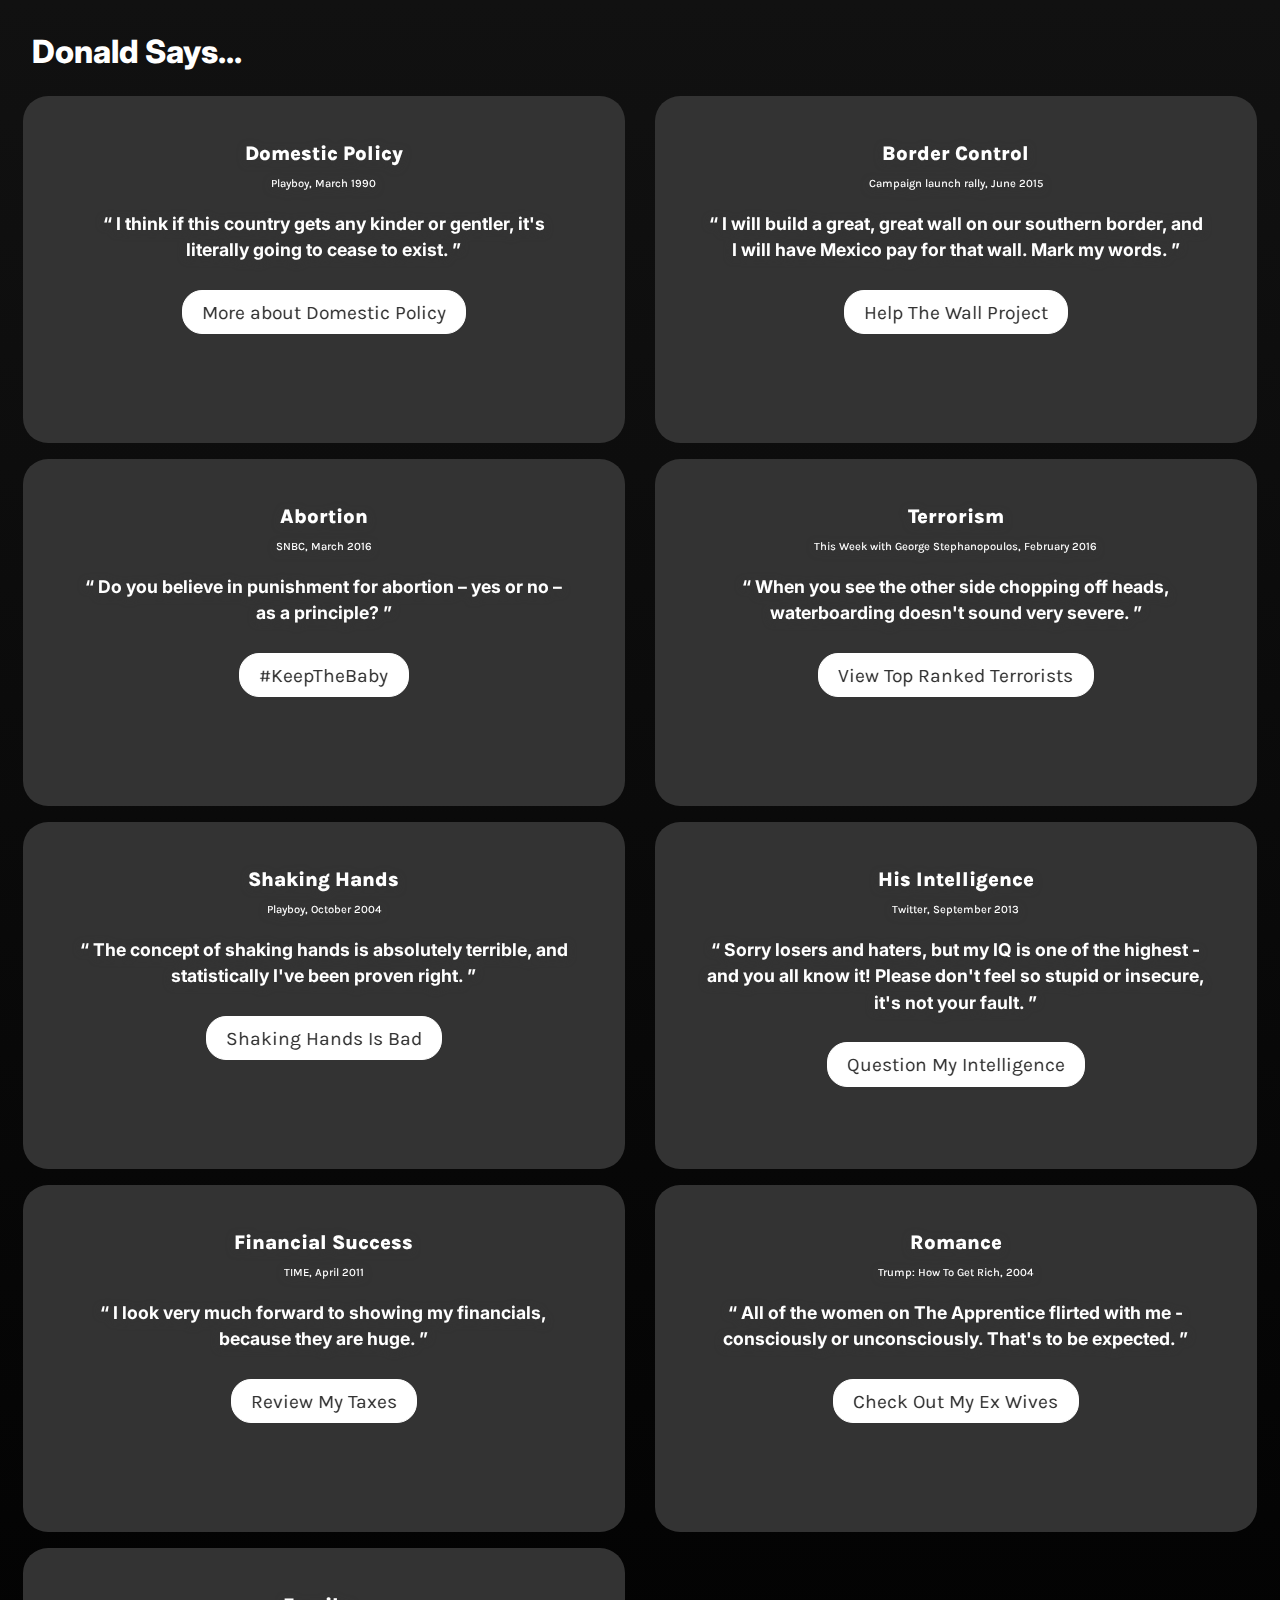
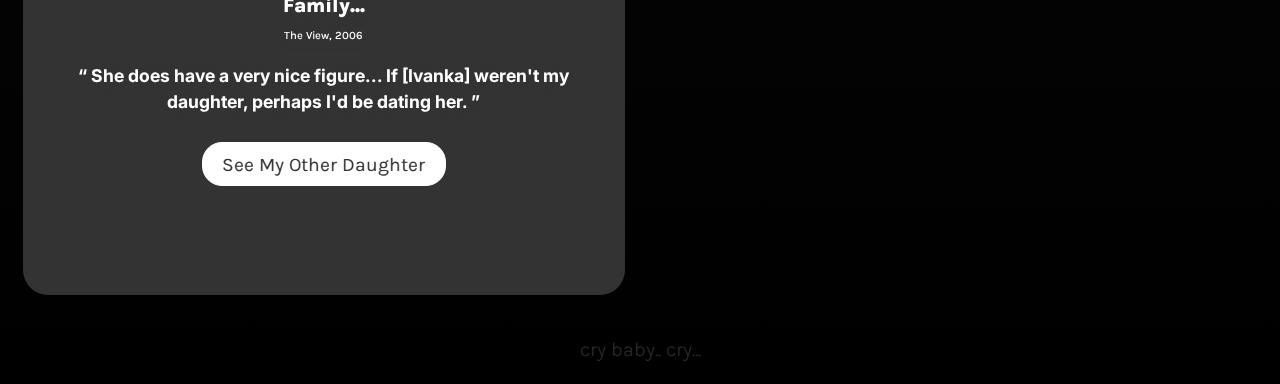
==== donald-says.html @ 4ba07d58 "push" ====
<!DOCTYPE html>
<html>

<head>
  <title>Donald Says</title>
  <meta charset="UTF-8" />
  <meta name="robots" content="index">
  <meta name="viewport" content="width=device-width, initial-scale=1">
  <!--<link rel="stylesheet" href="src/styles.css" />-->
  <!--<link rel="stylesheet" href="src/screens.css" />-->
  <link rel="stylesheet" type="text/css" href="./src/styles.css" />
  <link rel="stylesheet" type="text/css" href="./src/screens.css" />
  <link rel="preconnect" href="https://fonts.googleapis.com" />
  <link rel="preconnect" href="https://fonts.gstatic.com" crossorigin />
  <link
    href="https://fonts.googleapis.com/css2?family=Inter:wght@100;200;300;400;500;600;700;800;900&family=Karla:wght@300;400;500;600;700;800&family=Lato:ital,wght@0,300;0,400;0,700;0,900;1,300;1,400&display=swap"
    rel="stylesheet" />
    <link rel="icon" href="./images/site-wide/donald-favico.png" type="image/png">
</head>

<body>
  <div class="section-hero">
    <h1>Donald Says...</h1>

    <!-- Modal One -->


    <!-- flex grid area -->
    <div class="flex-grid">
      <div class="col quote-one">
        <div class="quote-info-wrapper">
          <p class="date">Playboy, March 1990</p>
          <p class="topic">Domestic Policy</p>
        </div>
        <!--<div class="profile"><img src="https://ryancangela.com/wp-content/uploads/2021/12/donald_three.jpg" src="photo" style="width:100%"></div>-->
        <h2 class="sayings">
          I think if this country gets any kinder or gentler, it's literally
          going to cease to exist.
        </h2>
        <a href="#modal1"><button>More about Domestic Policy</button></a>
      </div>

      <div class="col quote-two">
        <div class="quote-info-wrapper">
          <p class="date">Campaign launch rally, June 2015</p>
          <p class="topic">Border Control</p>
        </div>
        <!--<div class="profile"><img src="https://ryancangela.com/wp-content/uploads/2021/12/donald_two.jpeg" src="photo" style="width:100%"></div>-->
        <h2 class="sayings">
          I will build a great, great wall on our southern border, and I will
          have Mexico pay for that wall. Mark my words.
        </h2>
        <a href="#modal2"><button>Help The Wall Project</button></a>
      </div>

      <div class="col quote-three">
        <div class="quote-info-wrapper">
          <p class="date">SNBC, March 2016</p>
          <p class="topic">Abortion</p>
        </div>
        <!--<div class="profile"><img src="https://ryancangela.com/wp-content/uploads/2021/12/donald_one.jpg" src="photo" style="width:100%"></div>-->
        <h2 class="sayings">
          Do you believe in punishment for abortion – yes or no – as a
          principle?
        </h2>
        <a href="#modal3"><button>#KeepTheBaby</button></a>
      </div>

      <div class="col quote-four">
        <div class="quote-info-wrapper">
          <p class="date">
            This Week with George Stephanopoulos, February 2016
          </p>
          <p class="topic">Terrorism</p>
        </div>
        <!--<div class="profile"><img src="https://ryancangela.com/wp-content/uploads/2021/12/donald_four.jpeg" src="photo" style="width:100%"></div>-->
        <h2 class="sayings">
          When you see the other side chopping off heads, waterboarding
          doesn't sound very severe.
        </h2>
        <a href="#modal4"><button>View Top Ranked Terrorists</button></a>
      </div>

      <div class="col quote-five">
        <div class="quote-info-wrapper">
          <p class="date">Playboy, October 2004</p>
          <p class="topic">Shaking Hands</p>
        </div>
        <!--<div class="profile"><img src="https://ryancangela.com/wp-content/uploads/2021/12/donald-six.webp" src="photo" style="width:100%"></div>-->
        <h2 class="sayings">
          The concept of shaking hands is absolutely terrible, and
          statistically I've been proven right.
        </h2>
        <a href="#modal5"><button>Shaking Hands Is Bad</button></a>
      </div>

      <div class="col quote-six">
        <div class="quote-info-wrapper">
          <p class="date">Twitter, September 2013</p>
          <p class="topic">His Intelligence</p>
        </div>
        <!--<div class="profile"><img src="https://ryancangela.com/wp-content/uploads/2021/12/donald-five.jpg" src="photo" style="width:100%"></div>-->
        <h2 class="sayings">
          Sorry losers and haters, but my IQ is one of the highest - and you
          all know it! Please don't feel so stupid or insecure, it's not your
          fault.
        </h2>
        <a href="#modal6"><button>Question My Intelligence</button></a>
      </div>

      <div class="col quote-seven">
        <div class="quote-info-wrapper">
          <p class="date">TIME, April 2011</p>
          <p class="topic">Financial Success</p>
        </div>
        <!--<div class="profile"><img src="https://ryancangela.com/wp-content/uploads/2021/12/donald-nine.jpg" src="photo" style="width:100%"></div>-->
        <h2 class="sayings">
          I look very much forward to showing my financials, because they are huge.
        </h2>
        <a href="#modal7"><button>Review My Taxes</button></a>
      </div>

      <div class="col quote-eight">
        <div class="quote-info-wrapper">
          <p class="date">Trump: How To Get Rich, 2004</p>
          <p class="topic">Romance</p>
        </div>
        <!--<div class="profile"><img src="https://ryancangela.com/wp-content/uploads/2021/12/donald-eight.jpg" src="photo" style="width:100%"></div>-->
        <h2 class="sayings">
          All of the women on The Apprentice flirted with me - consciously or unconsciously. That's to be expected.
        </h2>
        <a href="#modal8"><button>Check Out My Ex Wives</button></a>
      </div>

      <div class="col quote-nine">
        <div class="quote-info-wrapper">
          <p class="date">The View, 2006</p>
          <p class="topic">Family...</p>
        </div>
        <!--<div class="profile"><img src="https://ryancangela.com/wp-content/uploads/2021/12/donald-seven.jpg" src="photo" style="width:100%"></div>-->
        <h2 class="sayings">
          She does have a very nice figure... If [Ivanka] weren't my daughter, perhaps I'd be dating her.
        </h2>
        <a href="#modal9"><button>See My Other Daughter</button></a>
      </div>



    </div>


    <!-- Modal One -->
    <div id="modal1" class="modal">
      <!-- Modal content -->
      <div class="modal-content">
        <a href="#">
          <div class="close-one">
            &times;</div>
        </a>
        <div class="modal-grid">
          <div class="modal-col story-one"></div>
          <div class="modal-col">

            <div class="story-content">
              <h2 class="modal-sayings">
                The concept of shaking hands is absolutely terrible, and
                statistically I've been proven right.
              </h2>
              <p class="modal-topic"><span style="font-weight: 800;">Topic: </span>Shaking Hands</p>
              <p class="modal-date"><span style="font-weight: 800;">When: </span>Playboy, October 2004</p>
              <div class="article">
                <p>It was surprisingly hard for Trump to let go. He had spent days—weeks—blithely, practically defiantly
                  modeling precisely what not to do during this burgeoning, life-altering crisis of a pandemic. He
                  mingled with dignitaries at dinner. He convened news conferences with officials packed tighter than
                  class pictures. And he shook hands like he’d never heard a single warning about how the coronavirus
                  spreads. Then came Monday. Along with his noted change in tone at an appropriately sober briefing at
                  the White House, the president finally seemed to heed the bare-minimum counsel of public health
                  professionals—and refrained from pressing any flesh. What was remarkable about Trump’s obstinacy to
                  that point wasn’t that he was flouting elite experts’ advice—more or less par for the course—but
                  rather that he wasn’t jumping at this opportunity to revert to one of his strongest and
                  longest-standing prepolitics precepts. For most of his life, he didn’t just shun shaking hands. He
                  detested shaking hands. And he made this bugaboo of his nothing if not characteristically explicit. A
                  self-described “germaphobe,” “germ freak” and “clean-hands freak,” Trump over the years has called the
                  practice of the handshake “barbaric,” “disgusting,” “very, very terrible” and “one of the curses of
                  American society.” He so stubbornly kept shaking hands, though, in the estimation of people who know
                  him well, even as the spread of the virus started to spike, in an instinctual effort to avoid any
                  implicit admission that he whiffed on preparedness or miscalculated the virus’ severity and to project
                  as well his preferred patina of sanguine vigor and insusceptibility. Symbolism superseded safety. “He
                  went from being a germaphobe to being a germaholic,” former Trump Organization executive vice
                  president Louise Sunshine told me. “It’s a subconscious, if not conscious, way of saying, ‘Relax!
                  Everything’s OK!’ Because if everything is not OK, he was wrong, and he can never be wrong,” added
                  Alan Marcus, a former Trump publicist. “It’s more important for him to be right than to do right.”
                  “What I’ve been thinking on this issue of one of the more famous germaphobes in the world sort of
                  deliberately shaking hands recently,” Trump biographer Gwenda Blair said, “is that it seemed to have
                  been some kind of show of strength—excuse me, of presumed strength—and invulnerability, a way to
                  telegraph that he is not cowed, not scared, not going to be intimidated.” In the Rose Garden last
                  Friday, for instance, when he declared a national emergency, “two very big words,” as he put it, Trump
                  also nonetheless shook a bunch of hands. He shook hands with the CEO of Walmart. He shook hands with
                  the CEO of Target. He shook hands with the CEO of Quest Diagnostics.</p>
                <p>He shook hands with the president of Walgreens. He shook hands with a vice president of CVS. And he
                  tried to shake hands with an executive from the health care company called LHC Group. Bruce
                  Greenstein, however, left him hanging, instead offering a best-practices elbow bump. Trump responded
                  with a slight grimace, a sucking in of air, and an awkward attempt to touch elbows. “Practice that,”
                  Greenstein said. “OK. I like that. That’s good,” Trump said—unconvincingly. But by Monday, there he
                  was, in the White House, not shaking any hands, and not bumping any elbows, either, cringeworthy or
                  otherwise. People keyed in on his dire words. “It’s bad. It’s bad.” But the absence of the simple
                  gestures said just as much. All of the conspicuous handshaking, and in the face of a deadly disease no
                  less, really was quite something to behold for everybody who’s known Trump for a long time, or who has
                  been watching Trump for a long time, or who simply has done the requisite reading. “I’ve always had
                  very strong feelings about cleanliness. I’m constantly washing my hands, and it wouldn’t bother me if
                  I never had to shake hands with a well-meaning stranger again,” he said in Surviving at the Top, his
                  book that was published in 1990, likening himself to the eccentric Howard Hughes on account of their
                  shared “aversion to germs.” “You have germaphobia,” the shock jock Howard Stern said to him on his
                  show in 1993. “True?” “I do,” Trump said. He was “preoccupied by a fear of communicable disease,”
                  according to Jack O’Donnell, a former Trump casino executive in Atlantic City. As much as Trump needed
                  the energy of the crowds, he loathed the actual reality of close-one-proximity intermingling, gamblers
                  clamoring to shake his hand or merely to touch him for luck. Once ensconced again in an office, he was
                  sure to hustle to a bathroom to lather his hands with soap. “The first thing he did,” O’Donnell once
                  told me. “I feel much better after I thoroughly wash my hands,” he said in The Art of the Comeback in
                  1997. In 1999, when Trump toyed with the idea of running for president, his anti-handshake posture
                  briefly became a topic of conversation among the talking heads on TV. “How are you going to run for
                  office and not press the flesh?” Stone Phillips asked him on NBC. “Look,” Trump said, “if I have to do
                  it, I do it.” “If you’re a politician at the rope line,” Wolf Blitzer pointed out on CNN, “you’ve got
                  no choice.” Trump mostly conceded. “I guess if you’re a politician …” It didn’t mean he liked it.
                  Before he incorporated into his speeches and rallies as president a stock bit about “tough,” “burly”
                  men crying when they see him or the Oval Office while calling him “sir,” Trump talked regularly about
                  men not just wanting to shake his hand but specifically emerging from bathrooms in restaurants to do
                  it. “Almost nothing bothers me more than sitting down for dinner at a beautiful restaurant and having
                  a man you’ve just seen leaving the men’s room, perhaps not even having washed his hands, spot you and
                  run over to your table with a warm and friendly face, hand outstretched,” he said in Comeback. “The
                  other night I was having dinner at a beautiful restaurant, and I see a guy coming out of a men’s
                  room,” he explained to Geraldo Rivera on CNBC in 1999. “And he said, ‘Mr. Trump, I’m a huge fan of
                  yours.’ And he puts out his hand. And, literally, I’m eating a roll …” “The good news is,” he said on
                  CNN to Blitzer, unspooling the same tale two days later, “you don’t eat that roll.” “I was a little
                  overweight at the time,” he said in 2004 in his book called How to Get Rich, “and knew that if I shook
                  his hand I wouldn’t eat my meal—and that would be a good thing.” The main takeaway, as ever, as he put
                  it in a header of a chapter: “Avoid the Handshake Whenever Possible.” Trump at times marveled at the
                  people who don’t see this the way he does.</p>
                <p>Like Bill Clinton. “Clinton was shaking hands with 500 or 600 people,” he told Rivera toward the end
                  of Clinton’s second term. “He then got into the back of the presidential limo, grabs a sandwich and he
                  eats it, and no problem. I wish I could be like that. I just can’t.” And he seldom missed an
                  opportunity to say he wasn’t wrong. “Statistically, I’ve been proven right. Many studies have found
                  that you catch colds and who knows what else from shaking hands,” he told Playboy in 2004. “It’s a
                  medical fact,” he said in Rich. “A lot of people are agreeing with me,” he once told Blitzer. MOST
                  READ David Perdue waves while speaking during a December 2020 rally in Augusta, Ga. Trump-backed
                  former Sen. David Perdue will announce primary bid against Georgia governor this week From
                  ‘Huckleberry Capone’ to ‘Turd Blossom’: A History of White House Nicknames Why the threat to Roe may
                  not save Democrats in 2022 Bob Dole, longtime Senate leader and 1996 GOP presidential nominee, dies at
                  98 ‘A real fight for our existence’: Massachusetts GOP spirals in Baker exit In October of 2014,
                  during the Ebola outbreak centered in West Africa, Trump took to Twitter: “Something very important,
                  and indeed society changing, may come out of the Ebola epidemic that will be a very good thing: NO
                  SHAKING HANDS!” Eight and a half months later, of course, he came down that escalator to announce he
                  was launching a run for the White House. He was (however reluctantly) ready to shake some hands. His
                  was the Purell presidency well before this pandemic. Lots and lots of handwashing near the Oval. Wipes
                  served with his steak and two scoops. His body man’s unsparing squirts of hand sanitizer. But he has
                  done, too, what he said he would do, all the way back in 1999. Politicians have to shake hands. And
                  from Vladimir Putin to Kim Jong Un, from Emmanuel Macron to Justin Trudeau, Trump as the handshaking
                  president has made news, made history, made … people uncomfortable. And through the past few months
                  and weeks, as the coronavirus continued to get worse and Trump continued to insist that it wasn’t, he
                  kept shaking hands. With supporters at Mar-a-Lago. With tornado victims in Tennessee. With audience
                  members in Scranton at a Fox News town hall. “I’ll be shaking hands with people—and they want to say
                  hello and hug you and kiss you—I don’t care,” he said March 5. “You are shaking a lot of hands today
                  and taking close-one pictures,” a reporter said to Trump on March 6. “Are you protecting yourself at
                  all?” “No,” he answered. “Not at all.” “Why are you shaking hands, sir?” he was asked just this past
                  Saturday. “Because it almost becomes a habit,” Trump said. He offered, maybe to himself, that he used
                  to be “a non-handshaker, for the most part.” Eventually, though, he granted that people are “thinking
                  about it more and more.” Even Trump. Again. Blair, the Trump biographer, told me she heard during
                  Monday’s news conference an echo of the language of the germaphobe of old. “It washes through,” the
                  president said of the eventual end of the outbreak. He acknowledged that “other people don’t like that
                  term,” but Trump went ahead, anyway, and repeated it. “It washes through.”</p>
              </div>
              <a href="https://www.politico.com/news/magazine/2020/03/18/coronavirus-gave-trump-the-handshake-free-world-he-always-wanted-134467"
                class="source">Continue reading</p></a>
            </div>
          </div>
        </div>
      </div>
    </div>

    <!-- Modal Two -->
    <div id="modal2" class="modal">
      <!-- Modal content -->
      <div class="modal-content">
        <a href="#">
          <div class="close-one">
            &times;</div>
        </a>
        <div class="modal-grid">
          <div class="modal-col story-two"></div>
          <div class="modal-col">

            <div class="story-content">
              <h2 class="modal-sayings">
                I will build a great, great wall on our southern border, and I will have Mexico pay for that wall. Mark
                my words.
              </h2>
              <p class="modal-topic"><span style="font-weight: 800;">Topic: </span>Border Control</p>
              <p class="modal-date"><span style="font-weight: 800;">When: </span>Campaign launch rally, June 2015</p>
              <div class="article">
                <p>When he launched his campaign, Donald Trump argued that he would force Mexico to pay for a border
                  wall. Now he says he “obviously” didn’t mean it. “I would build a great wall, and nobody builds walls
                  better than me, believe me, and I’ll build them very inexpensively, I will build a great, great wall
                  on our southern border. And I will have Mexico pay for that wall,” Trump said in his June 16, 2015
                  speech at Trump Tower. “Mark my words.” Like many of the claims in that speech, Trump did not offer
                  specifics. But as the campaign went on, he said he would find the money by reducing the trade deficit
                  (that wouldn’t really work), convincing Mexico to pay with clever deal-making, forcing it to pay by
                  blocking wire transfers and visas, increasing visa fees on Mexican citizens or building the wall first
                  and convincing Mexico to reimburse the U.S.</p>
                <p>In 2016, Trump even said specifically that Mexico would be compelled to give the U.S. a “one-time
                  payment” of $5 to 10 billion for the wall, both in a memo sent to reporters and in his campaign
                  platform. But as he prepared to fly to the southern border on Thursday, Trump changed his tune,
                  claiming, falsely, that he never said that Mexico would pay for the border wall and that he never
                  meant that the country would literally hand the U.S. money for the wall.</p>
                <p>“When during the campaign, I would say ‘Mexico is going to pay for it,’ obviously, I never said this,
                  and I never meant they’re gonna write out a check, I said they’re going to pay for it. They are,”
                  Trump said Again, Trump did say Mexico would pay for the wall, and he did say that it would hand the
                  U.S. money for it. Trump’s latest comment about Mexico paying for the wall came just hours after White
                  House strategic communications director Mercedes Schlapp said in a CNN interview that U.S. taxpayers
                  will foot the bill for the wall. “Yes. And you know what else taxpayers are paying for? The financial
                  burden of this illegal immigration,” Schlapp said Wednesday in response to a question about whether
                  Americans were paying for the wall.</p>
                <p>Trump’s statement also comes amid a partial government shutdown designed to coerce House Democrats
                  into voting for $5.7 billion for a wall or “steel barrier” on the southern border. As president, Trump
                  has argued that Mexico will pay for the wall indirectly through the U.S. Mexico Canada Agreement,
                  which has not been ratified. However, experts say that the new deal doesn’t have any provisions to use
                  tariff funds to build a wall and that Mexico would never agree to the treaty if it did. “That’s not
                  the way trade agreements work,” Welles Orr, who worked on the original NAFTA agreement as the
                  Assistant U.S. Trade Representative for Congressional Affairs under George H.W. Bush, told TIME.
                  “Tariffs that are collected by the U.S. Treasury would fund the U.S. Treasury.” The claim that Mexico
                  would pay for the wall indirectly is at odds with the Trump campaign’s most specific descriptions of
                  how it would work. In a two-page memo released to the Washington Post and other outlets on March 31,
                  2016, Trump presented a detailed plan on how to “compel Mexico to pay for the wall.” This plan would
                  include including implementing new trade tariffs, cancelling visas and increasing visa fees. The memo
                  said the first step would be to block Mexican nationals who are in the U.S., legally and illegally,
                  from wiring money back to Mexico. Trump wrote that this would prevent about $24 billion from flowing
                  into Mexico.</p>
                <p>“It’s an easy decision for Mexico. Make a one-time payment of $5 – $10 billion to ensure that $24
                  billion continues to flow into their country year after year,” the memo said.Trump’s campaign platform
                  also said that the U.S. would take multiple steps to force Mexico to pay for the wall. Besides
                  impounding remittances, the platform said that as president, he would would also increase fees for
                  visas and border crossing cards, as well as fees at border entries.“We will not be taken advantage of
                  anymore,” the platform concluded. Trump had also previously suggested other ways that Mexico could pay
                  for the wall. In an April 2015 tweet, Trump wrote that the U.S. deduct the cost of the wall “from
                  Mexican foreign aid.”</p>
              </div>
              <a href="https://time.com/5499391/donald-trump-border-wall-mexico-pay/" class="source">Continue reading
                </p></a>
            </div>
          </div>
        </div>
      </div>
    </div>

    <!-- Modal Three -->
    <div id="modal3" class="modal">
      <!-- Modal content -->
      <div class="modal-content">
        <a href="#">
          <div class="close-one">
            &times;</div>
        </a>
        <div class="modal-grid">
          <div class="modal-col story-three"></div>
          <div class="modal-col">

            <div class="story-content">
              <h2 class="modal-sayings">
                Do you believe in punishment for abortion – yes or no – as a principle?
              </h2>
              <p class="modal-topic"><span style="font-weight: 800;">Topic: </span>Abortion</p>
              <p class="modal-date"><span style="font-weight: 800;">When: </span>SNBC, March 2016</p>
              <div class="article">
                <p>Women who have abortions should be punished if the practice were illegal, Republican presidential
                  frontrunner Donald Trump said on Wednesday, before retracting his claim amid an outcry. Trump, who has
                  held opposing positions on the abortion in the past, said women should receive “some form of
                  punishment” if it were banned in the US. He was unable to say whether he believed the punishment
                  should be a small fine or a long prison sentence.</p>
                <p>The remarks prompted an outcry from all quarters, and once again underscored his poor approval
                  ratings among women. The Democratic frontrunner, Hillary Clinton, decribed the comments as “horrific
                  and telling”. Anti-abortion campaigners, who focus their efforts on punishing those who carry out
                  abortions, distanced themselves from the remarks. Amid the storm, Trump issued a swift clarification
                  of the comments. His position “had not changed”, he said, despite going on to fully recant the earlier
                  statements he made to interviewer Chris Matthews on MSNBC. The latest Trump conflagration began during
                  the taping of a town hall event, when Matthews asked him to define his “pro-life” stance and
                  assertions that abortion should be banned.</p>
                <ul>
                  <p>
                    “Do you believe in punishment for abortion – yes or no – as a principle,” asked Matthews.<br>
                    “The answer is there has to be some form of punishment,” said Trump.<br>
                    “For the woman?” Matthews said.<br>
                    “Yeah, there has to be some form,” Trump replied.<br>
                    “Ten cents, 10 years, what,” Matthews asked again, pressing.<br>
                    “That I don’t know,” said Trump.<br>
                  </p>
                </ul>
                <p>Trump’s hazy stance on abortion ‘punishment’ The 90-second exchange inflamed Democratic pro-choice
                  advocates, Republicans who have criticized Trump for flip-flopping on the issue, and anti-abortion
                  advocates.In a 1999 interview, Trump described himself as “pro-choice in every respect”, and also said
                  he would not “ban abortion” if he was ever elected president. But his position as a presidential
                  candidate has changed starkly. Trump later tried to clarify his position in a statement. Donald Trump
                  presidential campaigning, De Pere, Wisconsin, America - 30 Mar 2016<br>Mandatory Credit: Photo by ddp
                  USA/REX/Shutterstock (5621683i) Republican presidential candidate Donald Trump waves goodbye to the
                  crowd during his campaign stop at St. Norbert College 'No hate in our state': undercover protesters
                  take on Trump in WisconsinHowever, he seemed to acknowledge that the establishment of any
                  anti-abortion law would fall to Congress or state legislatures.</p>
                <p>“If Congress were to pass legislation making abortion illegal and the federal courts upheld this
                  legislation, or any state were permitted to ban abortion under state and federal law, the doctor or
                  any other person performing this illegal act upon a woman would be held legally responsible, not the
                  woman. The woman is a victim in this case as is the life in her womb. My position has not changed –
                  like Ronald Reagan, I am pro-life with exceptions,” the statement said.</p>
              </div>
              <a href="https://www.theguardian.com/us-news/2016/mar/30/donald-trump-women-abortions-punishment"
                class="source">Continue reading</p></a>
            </div>
          </div>
        </div>
      </div>
    </div>

    <!-- Modal Four -->
    <div id="modal4" class="modal">
      <!-- Modal content -->
      <div class="modal-content">
        <a href="#">
          <div class="close-one">
            &times;</div>
        </a>
        <div class="modal-grid">
          <div class="modal-col story-four"></div>
          <div class="modal-col">

            <div class="story-content">
              <h2 class="modal-sayings">
                When you see the other side chopping off heads, waterboarding doesn't sound very severe.
              </h2>
              <p class="modal-topic"><span style="font-weight: 800;">Topic: </span>Terrorism</p>
              <p class="modal-date"><span style="font-weight: 800;">When: </span>This Week with George Stephanopoulos,
                February 2016</p>
              <div class="article">
                <p>Donald Trump opened the door to torturing terrorism suspects if he's elected president, telling ABC
                  News Sunday that waterboarding "doesn't sound very severe" given the barbarism of ISIS. Here's what
                  Trump said in a telephone interview with ABC's Jonathan Karl.
                </p>
                <ul>
                  <p>
                    “JON KARL: Would President Trump authorize waterboarding and other enhanced interrogation
                    techniques, even torture?"<br>
                    “DONALD TRUMP: I would be inclined to be very strong. When people are chopping off other people's
                    heads and then we're worried about waterboarding and we can't because ... I have no doubt that that
                    works. I have absolutely no doubt."<br>
                    “JON KARL: So you'd bring back water-boarding?"<br>
                    “DONALD TRUMP: You mentioned waterboarding, which was such a big subject. I haven't heard that term
                    in a year now, because when you see the other side chopping off heads, waterboarding doesn't sound
                    very severe."<br>
                  </p>
                </ul>
                <p>In his first week in office in 2009, President Barack Obama banned the CIA's use of waterboarding and
                  other brutal treatment of detainees, vowing that the United States "will not torture."
                  A Senate Intelligence Committee report released in December 2014 revealed gory details of the CIA's
                  treatment of detainees, including the insertion of hummus into one prisoner's rectum. The committee
                  concluded that none of it worked.
                  "The committee finds, based on a review of CIA interrogation records, that the use of the CIA's
                  enhanced interrogation techniques was not an effective means of obtaining accurate information or
                  gaining detainee cooperation," the panel wrote.
                </p>
                <p>Trump is the leader in GOP presidential primary polls, including a Wall Street Journal/NBC News
                  survey released Sunday that shows him with 19 percent backing, compared with 15 percent for Wisconsin
                  Gov. Scott Walker and 14 percent for former Florida Gov. Jeb Bush.
                  The aggressive stance on torture probably won't hurt Trump in the Republican primary — and it may help
                  him. In December 2014, 73 percent of Republicans told CBS News pollsters that enhanced interrogation
                  techniques are sometimes justified.
                  sxz </p>
              </div>
              <a href="https://www.vox.com/2015/8/2/9086575/donald-trump-waterboarding-torture" class="source">Continue
                reading</p></a>
            </div>
          </div>
        </div>
      </div>
    </div>



    <!-- Modal Five -->
    <div id="modal5" class="modal">
      <!-- Modal content -->
      <div class="modal-content">
        <a href="#">
          <div class="close-one">
            &times;</div>
        </a>
        <div class="modal-grid">
          <div class="modal-col story-five"></div>
          <div class="modal-col">

            <div class="story-content">
              <h2 class="modal-sayings">
                The concept of shaking hands is absolutely terrible, and statistically I've been proven right.
              </h2>
              <p class="modal-topic"><span style="font-weight: 800;">Topic: </span>Shaking Hands</p>
              <p class="modal-date"><span style="font-weight: 800;">When: </span>Playboy, October 2004</p>
              <div class="article">
                <p>Somehow it’s fitting that the Friars Club, the venerable brotherhood of shtick men, has chosen to
                  roast Donald Trump at its centennial celebration this month. Few billionaires have provided as many
                  punch lines as the flamboyant real estate developer with the bombproof comb-over and inexcusable
                  tastes. Even with the gold-plated success of The Apprentice, “the hottest reality show in the history
                  of TV,” as Trump likes to call it, it’s hard not to laugh at the high-camp spectacle that is the
                  Donald’s life.
                  But if the current Trump renaissance has taught us anything, it’s that the joke is on the rest of us.
                  Even if you can’t stand his pink ties or squinty I’m-so-great delivery, you have to admire Trump for
                  staying on top as long as he has. He nearly went bankrupt during the early-1990s real estate slump,
                  only to fight back with more cash than ever. He sucked it up through tacky marriages and public
                  divorces, only to find romance with Slovenian model Melania Knauss, his fiancée. And in New York City,
                  where Trump bashing had become as common as turbaned cabbies, he now outhits even the Yankees on the
                  hometown popularity scale.
                <p>It’s hard to say whether The Apprentice made him cool again or whether Trump finally brought cool to
                  the hot-tubbing, spitswapping squalor of “unscripted” television. More than 20 million people watched
                  the original series each week, with twice that many tuning in for at least part of the finale, when
                  Trump hired cigar salesman Bill Rancic to help construct a 90-story Chicago tower. By the end, The
                  Apprentice had become more than just a TV show. It was required viewing at such places as Harvard
                  Business School and the Wharton school of business, and more than a million people applied to take
                  part in round two, which airs this fall.
                  Not that being a Hollywood titan satisfies Trump, who just keeps moving and building, stamping his
                  name in gold wherever he goes. His latest book, How to Get Rich, is his fifth national best-seller,
                  and his latest real estate deals are bringing that special brand of Trump splendor to the Caribbean,
                  Brazil and even Korea.</p>
                <p>Born in Queens in 1946, Trump grew up learning to master the universe from his father, Fred, who
                  accumulated millions by selling moderately priced housing to half of Brooklyn and Queens. Not long
                  after Trump the younger crossed the bridge into Manhattan, his behind-the-scenes exploits rivaled the
                  spectacle of his gleaming skyscrapers. His marriages to Ivana and Marla Maples fed a generation of
                  gossip columnists. And even with his current popularity, tabloids love to find chinks in his armor:
                  The casinos are failing! The stockholders are angry! The billions don’t exist!</p>
                <p>Trump met with journalist David Hochman over the course of a few days at Trump Tower in Manhattan,
                  midway through the second Apprentice shoot. Hochman reports: “Carving big chunks of time out of his
                  busy schedule isn’t easy. During one two-hour interview, his executive assistant, Rhona Graff-Riccio,
                  logged more than 50 phone messages. The only call Trump took was from his son Eric, one of his four
                  children. Trump says he always takes his kids’ calls. Despite a harried production schedule and a
                  docket full of meetings, public events and charity functions—as well as various interruptions from
                  Trump Organization honchos such as Carolyn Kepcher and other unwitting stars of The Apprentice—Trump
                  was focused, enthusiastic, open and direct. He was even gracious enough to leave me with a lapel pin
                  featuring the catchphrase of the year: ‘You’re fired!’”</p>

              </div>
              <a href="https://www.playboy.com/read/donald-trump-interview" class="source">Continue reading</p></a>
            </div>
          </div>
        </div>
      </div>
    </div>


    <!-- Modal Six -->
    <div id="modal6" class="modal">
      <!-- Modal content -->
      <div class="modal-content">
        <a href="#">
          <div class="close-one">
            &times;</div>
        </a>
        <div class="modal-grid">
          <div class="modal-col story-six"></div>
          <div class="modal-col">

            <div class="story-content">
              <h2 class="modal-sayings">
                Sorry losers and haters, but my IQ is one of the highest - and you all know it! Please don't feel so
                stupid or insecure, it's not your fault.
              </h2>
              <p class="modal-topic"><span style="font-weight: 800;">Topic: </span>His Intelligence</p>
              <p class="modal-date"><span style="font-weight: 800;">When: </span>Twitter, September 2013</p>
              <div class="article">
                <p>People who know Trump suspect his IQ obsession stems in part from a desire to project an image of
                  success, despite scattered business failings and allegations of incompetence.
                <p>
                <p>
                  It was January 2004 and Donald Trump was on the “Today Show” to promote a new reality TV series called
                  “The Apprentice.”
                  Almost immediately after the interview began, Trump started bragging about the unparalleled intellect
                  of the contestants who would compete for a job at one of his companies.
                  “These are 16 brilliant people. I mean, they have close to 200 IQs, all of them,” he told host Matt
                  Lauer. “And some may be beautiful and some may not be beautiful. But everybody has an incredible
                  brain.”
                  It wasn’t the first time Trump fixated on IQ as a measure of a person’s worth — or, as is frequently
                  the case, worthlessness. And it wouldn’t be the last. Fifteen years later, Trump, now president of the
                  United States, still uses IQ as a shorthand for intelligence, dividing the people in his orbit into
                  winners and losers.
                </p>
                <p>
                  In private, according to interviews with a half-dozen people close to him, Trump frequently asserts
                  that people he likes have genius-level IQs. At various points during his presidency, he’s told aides
                  that Lockheed Martin CEO Marillyn Hewson and Apple CEO Tim Cook are high-IQ individuals, for example,
                  former White House officials said. Trump has also dubbed himself a “very stable genius” on multiple
                  occasions. And the president is quick to accuse his political enemies of having low IQs, as he did
                  when he repeated North Korean dictator Kim Jong Un’s criticism of former Vice President Joe Biden, one
                  of his leading Democratic challengers.
                  “I was actually sticking up for Sleepy Joe Biden while on foreign soil. Kim Jong Un called him a ‘low
                  IQ idiot,’ and many other things, whereas I related the quote of Chairman Kim as a much softer ‘low IQ
                  individual,’” Trump said Tuesday after the Biden campaign criticized him for tweeting during his trip
                  to Japan that he smiled when Kim insulted Biden’s intelligence.
                  While the exact reason for Trump’s IQ obsession is difficult to nail down, people who know him suspect
                  it stems in part from his desire to project an image of success and competence, despite scattered
                  business failings and repeated allegations from critics that he’s incompetent. Trump is also known for
                  being thin-skinned. He often fires back at anyone who criticizes him with a barrage of insults, while
                  simultaneously building himself up.
                </p>
                <p>“I don’t think you have to put him on the couch to see that someone who has such a consistent need to
                  build himself up and belittle everyone else must have some problems with self-esteem,” said Trump
                  biographer Gwenda Blair, who wrote a book about the Trump family. “It’s a lifelong theme for him.”
                  “Part of it comes from his insecurities about not being perceived as intelligent,” a former White
                  House official added.
                  In recent years, Trump has accused Rep. Maxine Waters (D-Calif.), actor Robert De Niro, Washington
                  Post staffers, former President George W. Bush, comedian Jon Stewart, Republican strategist Rick
                  Wilson, MSNBC host Mika Brzezinski, and Rick Perry, now his Energy secretary, of having low IQs. He
                  once suggested he’d like to compare his IQ to that of then-Secretary of State Rex Tillerson, adding,
                  “And I can tell you who is going to win.” He privately mocked former Attorney General Jeff Sessions’
                  intelligence, according to a former White House official. All the while, Trump has claimed his Cabinet
                  has the highest IQ of any assembled in history.
                  “Sorry losers and haters, but my I.Q. is one of the highest -and you all know it! Please don't feel so
                  stupid or insecure, it's not your fault,” Trump tweeted in 2013.
                  Just last week, the president again referred to himself as an “extremely stable genius,” and he has
                  spent years insisting he has a high IQ score, though he has never revealed the exact number. When a
                  Twitter critic challenged him in 2013 to prove his high IQ, Trump responded simply, “The highest,
                  asshole!”
                </p>
              </div>
              <a href="https://www.politico.com/story/2019/05/30/donald-trump-iq-intelligence-1347149"
                class="source">Continue reading</p></a>
            </div>
          </div>
        </div>
      </div>
    </div>


    <!-- Modal Seven -->
    <div id="modal7" class="modal">
      <!-- Modal content -->
      <div class="modal-content">
        <a href="#">
          <div class="close-one">
            &times;</div>
        </a>
        <div class="modal-grid">
          <div class="modal-col story-seven"></div>
          <div class="modal-col">

            <div class="story-content">
              <h2 class="modal-sayings">
                I look very much forward to showing my financials, because they are huge.
              </h2>
              <p class="modal-topic"><span style="font-weight: 800;">Topic: </span>Financial Success</p>
              <p class="modal-date"><span style="font-weight: 800;">When: </span>TIME, April 2011</p>
              <div class="article">
                <p>Donald Trump teases an upcoming presidential campaign in an interview for Time magazine, which states
                  that he’s discussing making an announcement in late May. His ideas outlined in Time include placing a
                  25% tariff on all Chinese imports, forcing South Korea to “pay us for protection” from North Korea,
                  and threatening to remove military aid for OPEC members unless they made oil cheaper. He promotes
                  himself as anti-gay and pro-life, and, of course, says that he can make America great again.
                  He also says he’s excited to show his taxes, which he has yet to do 10 years later at the time of this
                  writing. While the Time piece might be the first acknowledgement that Trump is planning to run for the
                  presidency, his campaigning really began when he became the mascot of the Obama birther conspiracy.
                  Donald Trump, 64, a golden mist of hair wafting perfectly across his forehead, holds up fresh evidence
                  of his greatness. “This thing just came out,” Trump says, waving a 2012 Republican primary poll from
                  the website Newsmax. “This is Trump.”
                <p>He points to a bar graph showing the 57% of voters who support his unannounced campaign for
                  President. Then he points below…. The poll doesn’t really mean much, having been culled from a
                  self-selected group of Internet surfers who clicked banner ads displaying Trump’s face….
                  “Nobody can do the job that I can do… I can make this country great again. This country is not great.
                  This country is a laughingstock for the rest of the world.” He has been repeating that sound bite for
                  weeks, as if the nation were just another run-down co-op in need of redevelopment. But his play is not
                  new….
                </p>
                <p>“NBC wants to renew me for three seasons,” Trump explains. “I’ve told them, I’m sorry. At this
                  moment, I can’t think about that because I have a big decision to make.” He has been chatting up the
                  new head of the Republican National Committee, Reince Priebus, and speaking regularly to Christopher
                  Ruddy, the proprietor of Newsmax and a force in conservative circles, who happens to be a member of
                  Trump’s opulent Palm Beach, Fla., club Mar-a-Lago. Trump has also been reconnoitering with Kellyanne
                  Conway, a Republican pollster who lives in a Trump building in Manhattan. There are plans in the works
                  for a sit-down with pro-life leaders. “He can win,” claims Conway, bucking the nearly unanimous view
                  among the Beltway elite, explaining that “2012 is an aspiration election. When you think aspiration
                  and upward mobility, you think Donald Trump.” ….</p>
                <p>“He’s a working-class hero,” argues [Roger] Stone, who is no longer employed by Trump but is
                  soliciting contributions for the cause at DraftTrump2012.com. “Blacks and Hispanics and lower-class
                  whites like his lifestyle.”</p>
                <p>Meanwhile, one of Trump’s senior executives, Michael Cohen, has been leading another Trump 2012
                  charge, booking interviews and appearances for Trump and financing a website called
                  ShouldTrumpRun.com. Cohen works closely with Stewart Rahr, a billionaire philanthropist known in the
                  society pages as Stewie Rah Rah, the No. 1 King of All Fun, who once handed out a business card that
                  looked like a $1 billion bill, emblazoned with a picture of Rahr, Trump and former President Bill
                  Clinton on a golf outing. “I believe the country needs leadership,” says Rahr, who also lives in a
                  Trump building, belongs to Trump’s country clubs and has promised to spend whatever he legally can to
                  elect him…</p>
              </div>
              <a href="https://trumpfile.org/trump-campaign-2011-time/" class="source">Continue reading</p></a>
            </div>
          </div>
        </div>
      </div>
    </div>

    <!-- Modal Eight -->
    <div id="modal8" class="modal">
      <!-- Modal content -->
      <div class="modal-content">
        <a href="#">
          <div class="close-one">
            &times;</div>
        </a>
        <div class="modal-grid">
          <div class="modal-col story-eight"></div>
          <div class="modal-col">

            <div class="story-content">
              <h2 class="modal-sayings">
                All of the women on The Apprentice flirted with me - consciously or unconsciously. That's to be
                expected.
              </h2>
              <p class="modal-topic"><span style="font-weight: 800;">Topic: </span>Romance</p>
              <p class="modal-date"><span style="font-weight: 800;">When: </span>Trump: How To Get Rich, 2004</p>
              <div class="article">
                <p>Cast your mind back to when all you knew about Donald Trump was that he was a turbo-tanned, wealthy
                  businessman who did the bit Alan Sugar does on the US version of The Apprentice. Oh, life was so much
                  simpler then.
                  When it comes to women, much of what has tripped out of Trump's mouth hasn't exactly been great. But
                  now, despite his derogatory views on women and minorities, Trump is hoping to secure his second term
                  as the 45th President of the United states of America. So, just in case you weren't feeling concerned
                  enough about the potential outcome of Tuesday's US presidential election, here are 25 real things
                  Trump has actually said about women.</p>
                <p>1. "I'm automatically attracted to beautiful women — I just start kissing them. It's like a magnet.
                  Just kiss. I don't even wait. When you're a star, they let you do it. You can do anything. Grab 'em by
                  the pussy. You can do anything." (Secret video recording, 2005)</p>
                <p>2. "Look at that face. Would anyone vote for that? Can you imagine that, the face of our next next
                  president? I mean, she's a woman, and I'm not supposed to say bad things, but really, folks, come on.
                  Are we serious?" (About Carly Fiorina, his one-time Republican rival, 2015)</p>
                <p>3. "We’re getting your husbands back to work. Everybody wants it." (Aimed at women attending a
                  campaign rally in Michigan, 2020)</p>
                <p>4. "I like kids. I mean, I won’t do anything to take care of them. I’ll supply funds and she’ll take
                  care of the kids. It’s not like I’m gonna be walking the kids down Central Park." (An interview with
                  Howard Stern, 2005)</p>
                <p>5. "[Arianna Huffington] is unattractive both inside and out. I fully understand why her former
                  husband left her for a man - he made a good decision." (Twitter, 2012)</p>
              </div>
              <a href="https://www.cosmopolitan.com/uk/reports/a42442/donald-trump-women-sexist-quotes/"
                class="source">Continue reading</p></a>
            </div>
          </div>
        </div>
      </div>
    </div>

    <!-- Modal Nine -->
    <div id="modal9" class="modal">
      <!-- Modal content -->
      <div class="modal-content">
        <a href="#">
          <div class="close-one">
            &times;</div>
        </a>
        <div class="modal-grid">
          <div class="modal-col story-nine"></div>
          <div class="modal-col">

            <div class="story-content">
              <h2 class="modal-sayings">
                She does have a very nice figure... If [Ivanka] weren't my daughter, perhaps I'd be dating her.
              </h2>
              <p class="modal-topic"><span style="font-weight: 800;">Topic: </span>Family...</p>
              <p class="modal-date"><span style="font-weight: 800;">When: </span>The View, 2006</p>
              <div class="article">
                <p>When Donald Trump was watching his 16-year-old daughter Ivanka host the 1997 Miss Teen USA pageant,
                  he turned to the then-Miss Universe and asked: “Don’t you think my daughter’s hot? She’s hot, right?”
                </p>
                <p>That anecdote, told to the New York Times by Brook Antoinette Mahealani Lee, appears to be the first
                  recorded incident of the Republican presidential candidate and reality TV star making comments about
                  his daughter’s body which those present have deemed inappropriate.</p>
                <p>In the almost 20 years since, Mr Trump has called his eldest daughter “voluptuous”. He’s said it’s OK
                  to describe her as “a piece of ass”, though she is a senior executive in his business empire. And he’s
                  said that, if she wasn’t his daughter, “perhaps [he’d] be dating her”.</p>
                <p>Mr Trump’s history of denigrating women has come to fore of the US presidential debate, after audio
                  tapes emerged of him boasting about “grabbing them by the p***y” from a 2005 recording of Access
                  Hollywood.</p>
                <p>Here’s a recap of all the way he has spoken about one of the most important women in his life, Ivanka
                  Trump.</p>
                <p><strong>On The Howard Stern Show, 2003:</strong><br>Trump bragged about his then-22-year-old
                  daughter’s body, saying: “You know who’s one of the great beauties of the world, according to
                  everybody? And I helped create her. Ivanka.
                  “My daughter, Ivanka. She’s 6 feet tall, she’s got the best body. She made a lot money as a model—a
                  tremendous amount.”</p>
                <p><strong>New York magazine interview, December 2004:</strong><br>“Let me tell you one thing: Ivanka is
                  a great, great beauty. Every guy in the country wants to go out with my daughter. But she’s got a
                  boyfriend.”</p>
                <p></p>
                <p></p>
                <p></p>
              </div>
              <a href="https://www.independent.co.uk/news/world/americas/us-politics/donald-trump-ivanka-trump-creepiest-most-unsettling-comments-a-roundup-a7353876.html"
                class="source">Continue reading</p></a>
            </div>
          </div>
        </div>
      </div>
    </div>




  </div>



  <div class="footer">
    <p>
      cry baby.. cry...</p>
  </div>
  </div>


  <!-- Modal One 
<script>
  // Get the modal
var modal = document.getElementById("modalOne");

// Get the button that opens the modal
var btn = document.getElementById("button-one");

// Get the <span> element that close-ones the modal
var span = document.getElementsByClassName("close-one")[0];

// When the user clicks on the button, open the modal
btn.onclick = function() {
  modal.style.display = "block";
}

// When the user clicks on <span> (x), close-one the modal
span.onclick = function() {
  modal.style.display = "none";
}

// When the user clicks anywhere outside of the modal, close-one it
window.onclick = function(event) {
  if (event.target == modal) {
    modal.style.display = "none";
  }
}
</script>-->
  <!-- Modal Two -->
  <!--<script>
  // Get the modal
var modal = document.getElementById("modalTwo");

// Get the button that opens the modal
var btn = document.getElementById("button-two");

// Get the <span> element that close-ones the modal
var span = document.getElementsByClassName("close-two")[0];

// When the user clicks on the button, open the modal
btn.onclick = function() {
  modal.style.display = "block";
}

// When the user clicks on <span> (x), close-one the modal
span.onclick = function() {
  modal.style.display = "none";
}

// When the user clicks anywhere outside of the modal, close-one it
window.onclick = function(event) {
  if (event.target == modal) {
    modal.style.display = "none";
  }
}
</script>-->





  <!-- end flex grid area -->
  </div>
</body>

</html>
---- src/styles.css ----
/* main body */
html {
  scroll-behavior: smooth;
}
body {
  margin: 0;
  padding: 0;
  background-image: linear-gradient(rgb(17, 17, 17), #000);
  transition: all ease-in-out 0.85s;
}
.section-hero {
  min-height: 110vh;
}

/*  fonts
font-family: 'Inter', sans-serif;
font-family: 'Karla', sans-serif;
font-family: 'Lato', sans-serif;
*/

/*hide these - temp*/
.quote-seven, .quote-eight, .quote-nine{
  display: block;
}



h1 {
  font-size: 3rem;
  padding: 0 2.5vw;
  margin-top: 1em;
  line-height: 1.25em;
  margin-bottom: -1em;
  font-family: "Inter", sans-serif;
  font-weight: 800;
  color: #fff;
}

/* flex grid styles */

.col {
  flex: 1;
  min-height: calc(100vh - 68vh);
  width: 92.5%;
  filter: drop-shadow(0 0.75em 1.5em #33333380);
  justify-self: center;
  align-self: center;
  border-radius: 25px;
  overflow: hidden;
  background-color: #333;
  padding: 1em;
}

.col button {
  background-color: #fff;
  border-radius: 20px;
  padding: 0.75em 1.25em;
  font-family: "Karla", sans-serif;
  color: #333;
  font-size: 1rem;
  text-decoration: none;
  border: 1px solid #fff;
}

.col button:hover {
  transform: scale(1.05);
  transition: all 0.15s;
}

h2.sayings {
  font-size: 1.45rem;
  line-height: 1.5em;
  padding: 0 2em 0 2em;
  display: block;
  font-family: "Inter", sans-serif;
  color: #fff;
  margin: 1em 0 1.5em 0;
  filter: drop-shadow(0 2px 4px #333333);
}

h2.sayings:before {
  content: "\201C";
}

h2.sayings:after {
  content: "\201D";
}

h2.modal-sayings {
  font-size: 2.45rem;
  line-height: 1.5em;
  /*padding: 0 2em 0 2em;*/
  text-align: left;
  display: block;
  font-family: "Inter", sans-serif;
  color: #fff;
  margin: 0;
  filter: drop-shadow(0 2px 4px #333333);
}

h2.modal-sayings:before {
  content: "\201C";
}

h2.modal-sayings:after {
  content: "\201D";
}

.hover {
  filter: drop-shadow(0 0.75em 1.5em #333333);
}

.photo img {
  max-height: 25vh;
  overflow: hidden;
  border-radius: 20px;
  object-fit: cover;
}

.quote-one {
  background-image: url("https://ryancangela.com/wp-content/uploads/2021/12/donald_three-drk.jpg");
  background-position: center;
  background-size: cover;
  filter: grayscale(1);
  transition: all ease-in-out 1s;
  background-blend-mode: multiply;
}
.quote-two {
  background-image: url("https://ryancangela.com/wp-content/uploads/2021/12/donald_two-drk.jpg");
  background-position: center;
  background-size: cover;
  filter: grayscale(1);
  transition: all ease-in-out 1s;
  background-blend-mode: multiply;
}
.quote-three {
  background-image: url("https://ryancangela.com/wp-content/uploads/2021/12/donald_one-drk.jpg");
  background-position: center;
  background-size: cover;
  filter: grayscale(1);
  transition: all ease-in-out 1s;
  background-blend-mode: multiply;
}
.quote-four {
  background-image: url("https://ryancangela.com/wp-content/uploads/2021/12/donald_four-drk.jpg");
  background-position: center;
  background-size: cover;
  filter: grayscale(1);
  transition: all ease-in-out 1s;
  background-blend-mode: multiply;
}
.quote-five {
  background-image: url("https://ryancangela.com/wp-content/uploads/2021/12/donald-six-drk.jpg");
  background-position: center;
  background-size: cover;
  filter: grayscale(1);
  transition: all ease-in-out 1s;
  background-blend-mode: multiply;
}
.quote-six {
  background-image: url("https://ryancangela.com/wp-content/uploads/2021/12/donald-five-drk.jpg");
  background-position: center;
  background-size: cover;
  filter: grayscale(1);
  transition: all ease-in-out 1s;
  background-blend-mode: multiply;
}
.quote-seven {
  background-image: url("https://ryancangela.com/wp-content/uploads/2021/12/donald-eight-drk.jpg");
  background-position: center;
  background-size: cover;
  filter: grayscale(1);
  transition: all ease-in-out 1s;
  background-blend-mode: multiply;
}
.quote-eight {
  background-image: url("https://ryancangela.com/wp-content/uploads/2021/12/donald-nine-drk.jpg");
  background-position: center;
  background-size: cover;
  filter: grayscale(1);
  transition: all ease-in-out 1s;
  background-blend-mode: multiply;
}
.quote-nine {
  background-image: url("https://ryancangela.com/wp-content/uploads/2021/12/donald-seven-drk.jpg");
  background-position: center;
  background-size: cover;
  filter: grayscale(1);
  transition: all ease-in-out 1s;
  background-blend-mode: multiply;
}

.quote-info-wrapper {
  display: grid;
  justify-content: center;
  grid-template-columns: repeat(1, 1fr);
  text-align: center;
  margin-left: auto;
  margin-right: auto;
  position: relative;
  bottom: 0;
}

.quote-one:hover {
  filter: grayscale(0);
  background-blend-mode: normal;
  transition: all ease-in-out 1.5s;
  filter: drop-shadow(0 2px 8px #33333360);
}
.quote-two:hover {
  filter: grayscale(0);
  background-blend-mode: normal;
  transition: all ease-in-out 1.5s;
  filter: drop-shadow(0 2px 8px #33333360);
}
.quote-three:hover {
  filter: grayscale(0);
  background-blend-mode: normal;
  transition: all ease-in-out 1.5s;
  filter: drop-shadow(0 2px 8px #33333360);
}
.quote-four:hover {
  filter: grayscale(0);
  background-blend-mode: normal;
  transition: all ease-in-out 1.5s;
  filter: drop-shadow(0 2px 8px #33333360);
}
.quote-five:hover {
  filter: grayscale(0);
  background-blend-mode: normal;
  transition: all ease-in-out 1.5s;
  filter: drop-shadow(0 2px 8px #33333360);
}
.quote-six:hover {
  filter: grayscale(0);
  background-blend-mode: normal;
  transition: all ease-in-out 1.5s;
  filter: drop-shadow(0 2px 8px #33333360);
}
.quote-seven:hover {
  filter: grayscale(0);
  background-blend-mode: normal;
  transition: all ease-in-out 1.5s;
  filter: drop-shadow(0 2px 8px #33333360);
}
.quote-eight:hover {
  filter: grayscale(0);
  background-blend-mode: normal;
  transition: all ease-in-out 1.5s;
  filter: drop-shadow(0 2px 8px #33333360);
}
.quote-nine:hover {
  filter: grayscale(0);
  background-blend-mode: normal;
  transition: all ease-in-out 1.5s;
  filter: drop-shadow(0 2px 8px #33333360);
}

p.date,
p.topic {
  width: 100%;
  text-align: center;
  line-height: 1.5em;
  margin: 0;
  font-family: "Karla", sans-serif;
  color: #fff;
  filter: drop-shadow(0 2px 4px #33333380);
}
.topic {
  order: 0;
  font-size: 1.5em;
  font-weight: 800;
  padding-top: 2em;
}
.date {
  order: 1;
  font-size: 0.9rem;
  font-weight: 500;
}

p.modal-date,
p.modal-topic {
  width: 100%;
  text-align: left;
  line-height: .75em;
  font-family: "Karla", sans-serif;
  color: #fff;
  font-size: 1.5rem;
  filter: drop-shadow(0 2px 4px #33333380);
}
.modal-topic {
  font-weight: 400;
  /*margin: 2vh 0 0 2rem;*/
}
.modal-date {
  font-weight: 400;
  /*margin: .75vh 0 0 2rem;*/
}

.story-content {
  overflow-y: scroll;
  overflow-x: hidden;
  max-height: 95%;
  width: 87.5%;
  padding: 0 2em;
  margin: 0.75vh 0 0 2rem;
}
.story-content p {
  color: #fff;
  text-align: left;
  font-family: "Karla", sans-serif;
}

.article{
  margin: 3em 0 0 0;
  line-height: 1.7em;
}

.footer p {
  margin: 3vh 0 2.5vh 0;
  font-size: 1.25rem;
  font-family: "Karla", sans-serif;
  font-weight: 300;
  color: #ffffff30;
  text-align: center;
  margin-left: auto;
  margin-right: auto;
}

/* The Modal (background) */
.modal {
  display: none; /* Hidden by default */
  position: fixed; /* Stay in place */
  z-index: 1; /* Sit on top */
  left: 0;
  top: 0;
  width: 100%; /* Full width */
  height: 100%; /* Full height */
  overflow: auto; /* Enable scroll if needed */
  background-color: rgb(0, 0, 0); /* Fallback color */
  background-color: rgba(0, 0, 0, 0.4); /* Black w/ opacity */
}

/* Modal Content/Box */
.modal-content {
  min-height: 50vh;
  background-image: linear-gradient(rgb(17, 17, 17), #000);
  margin: 15vh auto;
  filter: drop-shadow(0 5px 10px #33333350);
  width: 85%;
  height: min-content;
  border-radius: 25px;
}

/* The close-one Button */
.close-one{
  color: #fff;
  float: left;
  font-size: 40px;
  font-weight: bold;
  position: absolute;
  top: 10px;
  z-index: 9999;
  left: 20px;
}

.close-one:hover,
.close-one:focus {
  color: #ffffff60;
  text-decoration: none;
  cursor: pointer;
}

.modal-grid {
  display: grid;
  justify-content: center;
  flex-wrap: wrap;
  flex-basis: auto;
  grid-template-columns: repeat(2, 1fr);
  text-align: center;
  margin-left: auto;
  margin-right: auto;
}

.modal-col {
  flex: 1;
  height: 60vh;
  width: 100%;
  filter: drop-shadow(0 0.75em 1.5em #33333380);
  justify-self: center;
  align-self: center;
}
.story-one, .story-two, .story-three, .story-four, .story-five, .story-six, .story-seven, .story-eight, .story-nine{
  filter: grayscale(0);
  background-blend-mode: normal;
  transition: all ease-in-out 1.5s;
  background-repeat: no-repeat;
  background-size: cover;
  border-radius: 25px 0 0 25px;
  background-position: center;
}

.story-one {
  background-image: url("https://ryancangela.com/wp-content/uploads/2021/12/donald_three-drk.jpg");
}
.story-two {
  background-image: url("https://ryancangela.com/wp-content/uploads/2021/12/donald_two-drk.jpg");
}
.story-three {
  background-image: url("https://ryancangela.com/wp-content/uploads/2021/12/donald_one-drk.jpg");
}
.story-four {
  background-image: url("https://ryancangela.com/wp-content/uploads/2021/12/donald_four-drk.jpg");
}
.story-five {
  background-image: url("https://ryancangela.com/wp-content/uploads/2021/12/donald-six-drk.jpg");
}
.story-six {
  background-image: url("https://ryancangela.com/wp-content/uploads/2021/12/donald-five-drk.jpg");
}
.story-seven {
  background-image: url("https://ryancangela.com/wp-content/uploads/2021/12/donald-eight-drk.jpg");
}
.story-eight {
  background-image: url("https://ryancangela.com/wp-content/uploads/2021/12/donald-nine-drk.jpg");
}
.story-nine{
  background-image: url("https://ryancangela.com/wp-content/uploads/2021/12/donald-seven-drk.jpg");
}

.source{
  color: #000;
  float: left;
  font-family: 'Lato', sans-serif;
  font-size: 1rem;
  text-decoration: none;
  background-color: #f4f4f4;
  padding: 10px 50px 0 50px;
  max-height: 55px;
  font-weight: 600;
  border-radius: 20px;
  margin: 1em 1em;
}

[id^="modal"] {
  display: none; /* Hidden by default */
  position: fixed; /* Stay in place */
  z-index: 1; /* Sit on top */
  left: 0;
  top: 0;
  width: 100%; /* Full width */
  height: 100%; /* Full height */
  overflow: auto; /* Enable scroll if needed */
  background-color: rgb(0, 0, 0); /* Fallback color */
  background-color: rgba(0, 0, 0, 0.4); /* Black w/ opacity */
  animation:fadein .75s;
}
input[type="checkbox"] {
  position: absolute;
  clip: rect(0 0 0 0);
}
#modal1:target {
  display: block;
}
#modal2:target {
  display: block;
}
#modal3:target {
  display: block;
}
#modal4:target {
  display: block;
}
#modal5:target {
  display: block;
}
#modal6:target {
  display: block;
}
#modal7:target {
  display: block;
}
#modal8:target {
  display: block;
}
#modal9:target {
  display: block;
}
/*[id^="modal"] a {
  float: right;
}*/

@keyframes fadein {
	from {
		opacity:0;
	}
	to {
		opacity:1;
	}
}
---- src/screens.css ----
/* site scrollbar */
body::-webkit-scrollbar {
  width: 10px;
  background-color: #000;
}

body::-webkit-scrollbar-track {
  background-color: transparent;
}

body::-webkit-scrollbar-thumb {
  background-color: #33333380;
  border-radius: 10px;
  border: 2px solid transparent;
  background-clip: content-box;
}

body::-webkit-scrollbar-thumb:hover {
  background-color: #333333;
}

/* modal scrollbar */
.story-content::-webkit-scrollbar {
  width: 10px;
  background-color: #000;
}

.story-content::-webkit-scrollbar-track {
  background-color: transparent;
}

.story-content::-webkit-scrollbar-thumb {
  background-color: #33333380;
  border-radius: 10px;
  border: 2px solid transparent;
  background-clip: content-box;
}

.story-content::-webkit-scrollbar-thumb:hover {
  background-color: #333333;
}


/* media */
@media only screen and (min-width: 1401px) {
  
    .flex-grid {
      display: grid;
      justify-content: center;
      flex-wrap: wrap;
      flex-basis: auto;
      grid-template-columns: repeat(3, 1fr);
      text-align: center;
      margin-left: auto;
      margin-right: auto;
      column-gap: 1em;
      row-gap: 3em;
      margin-top: 6vh;
      padding: 1em;
      transition: all ease-in-out .85s;
    
    }
  }
  
  @media only screen and (min-width: 601px) and (max-width: 1400px) {
    .flex-grid {
      display: grid;
      justify-content: center;
      flex-wrap: wrap;
      flex-basis: auto;
      grid-template-columns: repeat(2, 1fr);
      text-align: center;
      margin-left: auto;
      margin-right: auto;
      column-gap: 1em;
      row-gap: 1em;
      margin-top: 4vh;
      padding: 1em;
      transition: all ease-in-out .85s;
      
    }
    .date, .topic {
      padding-top: 3vh;
    }
    h2.sayings {
      font-size: 1.1rem!important;
    }
    p.topic{
      font-size: 1.25rem!important;
    }
    p.date{
      font-size: .7rem!important;
      margin-top: -1.75em;
    }
    h1 {
      font-size: 2rem;
      padding-left: 1em;
      margin-top: 1em;
      line-height: 1.25em;
      margin-bottom: -.75em;
      font-family: "Inter", sans-serif;
      font-weight: 800;
      color: #fff;
      height: 4vh;
    }
    .col{
      min-height: calc(100vh - 65vh);
    }

    .col button {
      background-color: #fff;
      border-radius: 20px;
      padding: 0.5em 1em;
      font-family: "Karla", sans-serif;
      color: #333;
      font-size:calc(16px + .25vw);
      text-decoration: none;
      border: 1px solid #fff;
    }
    
  /* The Modal (background) */
.modal {
  display: none; /* Hidden by default */
  position: fixed; /* Stay in place */
  z-index: 1; /* Sit on top */
  left: 0;
  top: 0;
  width: 100%; /* Full width */
  height: 100%; /* Full height */
  overflow: auto; /* Enable scroll if needed */
  background-color: rgb(0,0,0); /* Fallback color */
  background-color: rgba(0,0,0,0.4); /* Black w/ opacity */
}

/* Modal Content/Box */
.modal-content {
  min-height: min-content;
  background-image: linear-gradient(rgb(17, 17, 17), #000);
  margin: 0 auto;
  filter: drop-shadow(0 5px 10px #33333350);
  width: 100%;
  height: 100vh;
  border-radius: 0px;
}

/* The close-one Button */
.close-one {
  color: #f4f4f490;
  float: left;
  font-size: 3rem;
  font-weight: bold;
  position: absolute;
  top: 1rem;
  z-index: 9999;
  left: 2rem;
}

.close-one:hover, .close-one:focus {
  color: #ffffff60;
  text-decoration: none;
  cursor: pointer;
}


.modal-grid {
  display: grid;
  justify-content: center;
  flex-wrap: wrap;
  flex-basis: auto;
  grid-template-columns: repeat(1, 1fr);
  text-align: center;
  margin-left: auto;
  margin-right: auto;

}

.modal-col {
  flex: 1;
  height: 30vh;
  min-height: 25vh;
  width: 100%;
  justify-self: center;
  align-self: center;
}

h2.modal-sayings {
  font-size: 1.2rem;
  line-height: 1.5em;
  /*padding: 0 2em 0 2em;*/
  text-align: left;
  display: block;
  font-family: "Inter", sans-serif;
  color: #fff;
  margin-top: 1.5em;
}

p.modal-date,
p.modal-topic {
  width: 100%;
  text-align: left;
  line-height: 1.25em;
  font-family: "Karla", sans-serif;
  color: #fff;
  font-size: 1rem;
}
.modal-topic {
  font-size: 1rem;
  font-weight: 400;
  margin-top: 2em;
  /*margin: 2vh 0 0 2rem;*/
}
.modal-date {
  font-size: 2rem;
  font-weight: 400;
  margin-bottom: 2em;
  /*margin: .75vh 0 0 2rem;*/
}

.story-content{
  overflow-y: scroll;
  overflow-x: hidden;
  max-height: 95%;
  width: 87%;
  padding: 0 20px;
  margin: .75vh 0 0 10px;
  min-height: 65vh;
  /*background-image: linear-gradient(rgb(17, 17, 17), #000);*/
}
.story-content p{
  padding: .15em 0;
}
.story-one, .story-two, .story-three, .story-four, .story-five, .story-six, .story-seven, .story-eight, .story-nine{
  border-radius: 0;
}

.article p{
  font-size: 16px;
  padding: .15em 0;
  line-height: 1.5em;
}
.source{
  color: #000;
  float: left;
  font-size: calc(10px + 1vw);
  padding: 10px 40px;
  max-height: 25px;
  font-weight: 600;
  border-radius: 20px;
}

/* modal scrollbar */
.story-content::-webkit-scrollbar {
  width: 7.5px;
  background-color: #000;
}

.story-content::-webkit-scrollbar-track {
  background-color: transparent;
}

.story-content::-webkit-scrollbar-thumb {
  background-color: #333333;
  border-radius: 10px;
  border: 1px solid transparent;
  background-clip: content-box;
}

.story-content::-webkit-scrollbar-thumb:hover {
  background-color: #333333;
}






  }



  @media only screen and (max-width: 600px) {
    .flex-grid {
      display: grid;
      justify-content: center;
      flex-wrap: wrap;
      flex-basis: auto;
      grid-template-columns: repeat(1, 1fr);
      text-align: center;
      margin-left: auto;
      margin-right: auto;
      column-gap: 1em;
      row-gap: 1em;
      margin-top: 4vh;
      padding: 1em;
      transition: all ease-in-out .85s;
      
    }
    .date, .topic {
      padding-top: 3vh;
    }
    h2.sayings {
      font-size: 1.1rem!important;
    }
    p.topic{
      font-size: 1.25rem!important;
    }
    p.date{
      font-size: .7rem!important;
      margin-top: -1.75em;
    }
    h1 {
      font-size: 2rem;
      padding-left: 1em;
      margin-top: 1em;
      line-height: 1.25em;
      margin-bottom: -.75em;
      font-family: "Inter", sans-serif;
      font-weight: 800;
      color: #fff;
      height: 4vh;
    }
    .col{
      min-height: calc(100vh - 65vh);
    }

    .col button {
      background-color: #fff;
      border-radius: 20px;
      padding: 0.5em 1em;
      font-family: "Karla", sans-serif;
      color: #333;
      font-size:calc(16px + .25vw);
      text-decoration: none;
      border: 1px solid #fff;
    }
    
  /* The Modal (background) */
.modal {
  display: none; /* Hidden by default */
  position: fixed; /* Stay in place */
  z-index: 1; /* Sit on top */
  left: 0;
  top: 0;
  width: 100%; /* Full width */
  height: 100%; /* Full height */
  overflow: auto; /* Enable scroll if needed */
  background-color: rgb(0,0,0); /* Fallback color */
  background-color: rgba(0,0,0,0.4); /* Black w/ opacity */
}

/* Modal Content/Box */
.modal-content {
  min-height: min-content;
  background-image: linear-gradient(rgb(17, 17, 17), #000);
  margin: 0 auto;
  filter: drop-shadow(0 5px 10px #33333350);
  width: 100%;
  height: 100vh;
  border-radius: 10px;
}

/* The close-one Button */
.close-one {
  color: #f4f4f490;
  float: left;
  font-size: 3rem;
  font-weight: bold;
  position: absolute;
  top: 1rem;
  z-index: 9999;
  left: 2rem;
}

.close-one:hover, .close-one:focus {
  color: #ffffff60;
  text-decoration: none;
  cursor: pointer;
}


.modal-grid {
  display: grid;
  justify-content: center;
  flex-wrap: wrap;
  flex-basis: auto;
  grid-template-columns: repeat(1, 1fr);
  text-align: center;
  margin-left: auto;
  margin-right: auto;

}

.modal-col {
  flex: 1;
  height: 30vh;
  min-height: 25vh;
  width: 100%;
  justify-self: center;
  align-self: center;
}

h2.modal-sayings {
  font-size: 1.2rem;
  line-height: 1.5em;
  /*padding: 0 2em 0 2em;*/
  text-align: left;
  display: block;
  font-family: "Inter", sans-serif;
  color: #fff;
  margin-top: 1.5em;
}

p.modal-date,
p.modal-topic {
  width: 100%;
  text-align: left;
  line-height: 1.25em;
  font-family: "Karla", sans-serif;
  color: #fff;
  font-size: 1rem;
}
.modal-topic {
  font-size: 1rem;
  font-weight: 400;
  margin-top: 2em;
  /*margin: 2vh 0 0 2rem;*/
}
.modal-date {
  font-size: 2rem;
  font-weight: 400;
  margin-bottom: 2em;
  /*margin: .75vh 0 0 2rem;*/
}

.story-content{
  overflow-y: scroll;
  overflow-x: hidden;
  max-height: 95%;
  width: 87%;
  padding: 0 20px;
  margin: .75vh 0 0 10px;
  min-height: 65vh;
  /*background-image: linear-gradient(rgb(17, 17, 17), #000);*/
}
.story-content p{
  padding: .15em 0;
}

.story-one, .story-two, .story-three, .story-four, .story-five, .story-six, .story-seven, .story-eight, .story-nine{
  border-radius: 0;
}

.article p{
  font-size: 16px;
  padding: .15em 0;
  line-height: 1.5em;
}
.source{
  color: #000;
  float: left;
  font-size: calc(12px + 1vw);
  padding: 10px 40px;
  max-height: 23px;
  font-weight: 600;
  border-radius: 20px;
}

/* modal scrollbar */
.story-content::-webkit-scrollbar {
  width: 7.5px;
  background-color: #000;
}

.story-content::-webkit-scrollbar-track {
  background-color: transparent;
}

.story-content::-webkit-scrollbar-thumb {
  background-color: #333333;
  border-radius: 10px;
  border: 1px solid transparent;
  background-clip: content-box;
}

.story-content::-webkit-scrollbar-thumb:hover {
  background-color: #333333;
}


}
---- src/styles.css ----
/* main body */
html {
  scroll-behavior: smooth;
}
body {
  margin: 0;
  padding: 0;
  background-image: linear-gradient(rgb(17, 17, 17), #000);
  transition: all ease-in-out 0.85s;
}
.section-hero {
  min-height: 110vh;
}

/*  fonts
font-family: 'Inter', sans-serif;
font-family: 'Karla', sans-serif;
font-family: 'Lato', sans-serif;
*/

/*hide these - temp*/
.quote-seven, .quote-eight, .quote-nine{
  display: block;
}



h1 {
  font-size: 3rem;
  padding: 0 2.5vw;
  margin-top: 1em;
  line-height: 1.25em;
  margin-bottom: -1em;
  font-family: "Inter", sans-serif;
  font-weight: 800;
  color: #fff;
}

/* flex grid styles */

.col {
  flex: 1;
  min-height: calc(100vh - 68vh);
  width: 92.5%;
  filter: drop-shadow(0 0.75em 1.5em #33333380);
  justify-self: center;
  align-self: center;
  border-radius: 25px;
  overflow: hidden;
  background-color: #333;
  padding: 1em;
}

.col button {
  background-color: #fff;
  border-radius: 20px;
  padding: 0.75em 1.25em;
  font-family: "Karla", sans-serif;
  color: #333;
  font-size: 1rem;
  text-decoration: none;
  border: 1px solid #fff;
}

.col button:hover {
  transform: scale(1.05);
  transition: all 0.15s;
}

h2.sayings {
  font-size: 1.45rem;
  line-height: 1.5em;
  padding: 0 2em 0 2em;
  display: block;
  font-family: "Inter", sans-serif;
  color: #fff;
  margin: 1em 0 1.5em 0;
  filter: drop-shadow(0 2px 4px #333333);
}

h2.sayings:before {
  content: "\201C";
}

h2.sayings:after {
  content: "\201D";
}

h2.modal-sayings {
  font-size: 2.45rem;
  line-height: 1.5em;
  /*padding: 0 2em 0 2em;*/
  text-align: left;
  display: block;
  font-family: "Inter", sans-serif;
  color: #fff;
  margin: 0;
  filter: drop-shadow(0 2px 4px #333333);
}

h2.modal-sayings:before {
  content: "\201C";
}

h2.modal-sayings:after {
  content: "\201D";
}

.hover {
  filter: drop-shadow(0 0.75em 1.5em #333333);
}

.photo img {
  max-height: 25vh;
  overflow: hidden;
  border-radius: 20px;
  object-fit: cover;
}

.quote-one {
  background-image: url("https://ryancangela.com/wp-content/uploads/2021/12/donald_three-drk.jpg");
  background-position: center;
  background-size: cover;
  filter: grayscale(1);
  transition: all ease-in-out 1s;
  background-blend-mode: multiply;
}
.quote-two {
  background-image: url("https://ryancangela.com/wp-content/uploads/2021/12/donald_two-drk.jpg");
  background-position: center;
  background-size: cover;
  filter: grayscale(1);
  transition: all ease-in-out 1s;
  background-blend-mode: multiply;
}
.quote-three {
  background-image: url("https://ryancangela.com/wp-content/uploads/2021/12/donald_one-drk.jpg");
  background-position: center;
  background-size: cover;
  filter: grayscale(1);
  transition: all ease-in-out 1s;
  background-blend-mode: multiply;
}
.quote-four {
  background-image: url("https://ryancangela.com/wp-content/uploads/2021/12/donald_four-drk.jpg");
  background-position: center;
  background-size: cover;
  filter: grayscale(1);
  transition: all ease-in-out 1s;
  background-blend-mode: multiply;
}
.quote-five {
  background-image: url("https://ryancangela.com/wp-content/uploads/2021/12/donald-six-drk.jpg");
  background-position: center;
  background-size: cover;
  filter: grayscale(1);
  transition: all ease-in-out 1s;
  background-blend-mode: multiply;
}
.quote-six {
  background-image: url("https://ryancangela.com/wp-content/uploads/2021/12/donald-five-drk.jpg");
  background-position: center;
  background-size: cover;
  filter: grayscale(1);
  transition: all ease-in-out 1s;
  background-blend-mode: multiply;
}
.quote-seven {
  background-image: url("https://ryancangela.com/wp-content/uploads/2021/12/donald-eight-drk.jpg");
  background-position: center;
  background-size: cover;
  filter: grayscale(1);
  transition: all ease-in-out 1s;
  background-blend-mode: multiply;
}
.quote-eight {
  background-image: url("https://ryancangela.com/wp-content/uploads/2021/12/donald-nine-drk.jpg");
  background-position: center;
  background-size: cover;
  filter: grayscale(1);
  transition: all ease-in-out 1s;
  background-blend-mode: multiply;
}
.quote-nine {
  background-image: url("https://ryancangela.com/wp-content/uploads/2021/12/donald-seven-drk.jpg");
  background-position: center;
  background-size: cover;
  filter: grayscale(1);
  transition: all ease-in-out 1s;
  background-blend-mode: multiply;
}

.quote-info-wrapper {
  display: grid;
  justify-content: center;
  grid-template-columns: repeat(1, 1fr);
  text-align: center;
  margin-left: auto;
  margin-right: auto;
  position: relative;
  bottom: 0;
}

.quote-one:hover {
  filter: grayscale(0);
  background-blend-mode: normal;
  transition: all ease-in-out 1.5s;
  filter: drop-shadow(0 2px 8px #33333360);
}
.quote-two:hover {
  filter: grayscale(0);
  background-blend-mode: normal;
  transition: all ease-in-out 1.5s;
  filter: drop-shadow(0 2px 8px #33333360);
}
.quote-three:hover {
  filter: grayscale(0);
  background-blend-mode: normal;
  transition: all ease-in-out 1.5s;
  filter: drop-shadow(0 2px 8px #33333360);
}
.quote-four:hover {
  filter: grayscale(0);
  background-blend-mode: normal;
  transition: all ease-in-out 1.5s;
  filter: drop-shadow(0 2px 8px #33333360);
}
.quote-five:hover {
  filter: grayscale(0);
  background-blend-mode: normal;
  transition: all ease-in-out 1.5s;
  filter: drop-shadow(0 2px 8px #33333360);
}
.quote-six:hover {
  filter: grayscale(0);
  background-blend-mode: normal;
  transition: all ease-in-out 1.5s;
  filter: drop-shadow(0 2px 8px #33333360);
}
.quote-seven:hover {
  filter: grayscale(0);
  background-blend-mode: normal;
  transition: all ease-in-out 1.5s;
  filter: drop-shadow(0 2px 8px #33333360);
}
.quote-eight:hover {
  filter: grayscale(0);
  background-blend-mode: normal;
  transition: all ease-in-out 1.5s;
  filter: drop-shadow(0 2px 8px #33333360);
}
.quote-nine:hover {
  filter: grayscale(0);
  background-blend-mode: normal;
  transition: all ease-in-out 1.5s;
  filter: drop-shadow(0 2px 8px #33333360);
}

p.date,
p.topic {
  width: 100%;
  text-align: center;
  line-height: 1.5em;
  margin: 0;
  font-family: "Karla", sans-serif;
  color: #fff;
  filter: drop-shadow(0 2px 4px #33333380);
}
.topic {
  order: 0;
  font-size: 1.5em;
  font-weight: 800;
  padding-top: 2em;
}
.date {
  order: 1;
  font-size: 0.9rem;
  font-weight: 500;
}

p.modal-date,
p.modal-topic {
  width: 100%;
  text-align: left;
  line-height: .75em;
  font-family: "Karla", sans-serif;
  color: #fff;
  font-size: 1.5rem;
  filter: drop-shadow(0 2px 4px #33333380);
}
.modal-topic {
  font-weight: 400;
  /*margin: 2vh 0 0 2rem;*/
}
.modal-date {
  font-weight: 400;
  /*margin: .75vh 0 0 2rem;*/
}

.story-content {
  overflow-y: scroll;
  overflow-x: hidden;
  max-height: 95%;
  width: 87.5%;
  padding: 0 2em;
  margin: 0.75vh 0 0 2rem;
}
.story-content p {
  color: #fff;
  text-align: left;
  font-family: "Karla", sans-serif;
}

.article{
  margin: 3em 0 0 0;
  line-height: 1.7em;
}

.footer p {
  margin: 3vh 0 2.5vh 0;
  font-size: 1.25rem;
  font-family: "Karla", sans-serif;
  font-weight: 300;
  color: #ffffff30;
  text-align: center;
  margin-left: auto;
  margin-right: auto;
}

/* The Modal (background) */
.modal {
  display: none; /* Hidden by default */
  position: fixed; /* Stay in place */
  z-index: 1; /* Sit on top */
  left: 0;
  top: 0;
  width: 100%; /* Full width */
  height: 100%; /* Full height */
  overflow: auto; /* Enable scroll if needed */
  background-color: rgb(0, 0, 0); /* Fallback color */
  background-color: rgba(0, 0, 0, 0.4); /* Black w/ opacity */
}

/* Modal Content/Box */
.modal-content {
  min-height: 50vh;
  background-image: linear-gradient(rgb(17, 17, 17), #000);
  margin: 15vh auto;
  filter: drop-shadow(0 5px 10px #33333350);
  width: 85%;
  height: min-content;
  border-radius: 25px;
}

/* The close-one Button */
.close-one{
  color: #fff;
  float: left;
  font-size: 40px;
  font-weight: bold;
  position: absolute;
  top: 10px;
  z-index: 9999;
  left: 20px;
}

.close-one:hover,
.close-one:focus {
  color: #ffffff60;
  text-decoration: none;
  cursor: pointer;
}

.modal-grid {
  display: grid;
  justify-content: center;
  flex-wrap: wrap;
  flex-basis: auto;
  grid-template-columns: repeat(2, 1fr);
  text-align: center;
  margin-left: auto;
  margin-right: auto;
}

.modal-col {
  flex: 1;
  height: 60vh;
  width: 100%;
  filter: drop-shadow(0 0.75em 1.5em #33333380);
  justify-self: center;
  align-self: center;
}
.story-one, .story-two, .story-three, .story-four, .story-five, .story-six, .story-seven, .story-eight, .story-nine{
  filter: grayscale(0);
  background-blend-mode: normal;
  transition: all ease-in-out 1.5s;
  background-repeat: no-repeat;
  background-size: cover;
  border-radius: 25px 0 0 25px;
  background-position: center;
}

.story-one {
  background-image: url("https://ryancangela.com/wp-content/uploads/2021/12/donald_three-drk.jpg");
}
.story-two {
  background-image: url("https://ryancangela.com/wp-content/uploads/2021/12/donald_two-drk.jpg");
}
.story-three {
  background-image: url("https://ryancangela.com/wp-content/uploads/2021/12/donald_one-drk.jpg");
}
.story-four {
  background-image: url("https://ryancangela.com/wp-content/uploads/2021/12/donald_four-drk.jpg");
}
.story-five {
  background-image: url("https://ryancangela.com/wp-content/uploads/2021/12/donald-six-drk.jpg");
}
.story-six {
  background-image: url("https://ryancangela.com/wp-content/uploads/2021/12/donald-five-drk.jpg");
}
.story-seven {
  background-image: url("https://ryancangela.com/wp-content/uploads/2021/12/donald-eight-drk.jpg");
}
.story-eight {
  background-image: url("https://ryancangela.com/wp-content/uploads/2021/12/donald-nine-drk.jpg");
}
.story-nine{
  background-image: url("https://ryancangela.com/wp-content/uploads/2021/12/donald-seven-drk.jpg");
}

.source{
  color: #000;
  float: left;
  font-family: 'Lato', sans-serif;
  font-size: 1rem;
  text-decoration: none;
  background-color: #f4f4f4;
  padding: 10px 50px 0 50px;
  max-height: 55px;
  font-weight: 600;
  border-radius: 20px;
  margin: 1em 1em;
}

[id^="modal"] {
  display: none; /* Hidden by default */
  position: fixed; /* Stay in place */
  z-index: 1; /* Sit on top */
  left: 0;
  top: 0;
  width: 100%; /* Full width */
  height: 100%; /* Full height */
  overflow: auto; /* Enable scroll if needed */
  background-color: rgb(0, 0, 0); /* Fallback color */
  background-color: rgba(0, 0, 0, 0.4); /* Black w/ opacity */
  animation:fadein .75s;
}
input[type="checkbox"] {
  position: absolute;
  clip: rect(0 0 0 0);
}
#modal1:target {
  display: block;
}
#modal2:target {
  display: block;
}
#modal3:target {
  display: block;
}
#modal4:target {
  display: block;
}
#modal5:target {
  display: block;
}
#modal6:target {
  display: block;
}
#modal7:target {
  display: block;
}
#modal8:target {
  display: block;
}
#modal9:target {
  display: block;
}
/*[id^="modal"] a {
  float: right;
}*/

@keyframes fadein {
	from {
		opacity:0;
	}
	to {
		opacity:1;
	}
}
---- src/screens.css ----
/* site scrollbar */
body::-webkit-scrollbar {
  width: 10px;
  background-color: #000;
}

body::-webkit-scrollbar-track {
  background-color: transparent;
}

body::-webkit-scrollbar-thumb {
  background-color: #33333380;
  border-radius: 10px;
  border: 2px solid transparent;
  background-clip: content-box;
}

body::-webkit-scrollbar-thumb:hover {
  background-color: #333333;
}

/* modal scrollbar */
.story-content::-webkit-scrollbar {
  width: 10px;
  background-color: #000;
}

.story-content::-webkit-scrollbar-track {
  background-color: transparent;
}

.story-content::-webkit-scrollbar-thumb {
  background-color: #33333380;
  border-radius: 10px;
  border: 2px solid transparent;
  background-clip: content-box;
}

.story-content::-webkit-scrollbar-thumb:hover {
  background-color: #333333;
}


/* media */
@media only screen and (min-width: 1401px) {
  
    .flex-grid {
      display: grid;
      justify-content: center;
      flex-wrap: wrap;
      flex-basis: auto;
      grid-template-columns: repeat(3, 1fr);
      text-align: center;
      margin-left: auto;
      margin-right: auto;
      column-gap: 1em;
      row-gap: 3em;
      margin-top: 6vh;
      padding: 1em;
      transition: all ease-in-out .85s;
    
    }
  }
  
  @media only screen and (min-width: 601px) and (max-width: 1400px) {
    .flex-grid {
      display: grid;
      justify-content: center;
      flex-wrap: wrap;
      flex-basis: auto;
      grid-template-columns: repeat(2, 1fr);
      text-align: center;
      margin-left: auto;
      margin-right: auto;
      column-gap: 1em;
      row-gap: 1em;
      margin-top: 4vh;
      padding: 1em;
      transition: all ease-in-out .85s;
      
    }
    .date, .topic {
      padding-top: 3vh;
    }
    h2.sayings {
      font-size: 1.1rem!important;
    }
    p.topic{
      font-size: 1.25rem!important;
    }
    p.date{
      font-size: .7rem!important;
      margin-top: -1.75em;
    }
    h1 {
      font-size: 2rem;
      padding-left: 1em;
      margin-top: 1em;
      line-height: 1.25em;
      margin-bottom: -.75em;
      font-family: "Inter", sans-serif;
      font-weight: 800;
      color: #fff;
      height: 4vh;
    }
    .col{
      min-height: calc(100vh - 65vh);
    }

    .col button {
      background-color: #fff;
      border-radius: 20px;
      padding: 0.5em 1em;
      font-family: "Karla", sans-serif;
      color: #333;
      font-size:calc(16px + .25vw);
      text-decoration: none;
      border: 1px solid #fff;
    }
    
  /* The Modal (background) */
.modal {
  display: none; /* Hidden by default */
  position: fixed; /* Stay in place */
  z-index: 1; /* Sit on top */
  left: 0;
  top: 0;
  width: 100%; /* Full width */
  height: 100%; /* Full height */
  overflow: auto; /* Enable scroll if needed */
  background-color: rgb(0,0,0); /* Fallback color */
  background-color: rgba(0,0,0,0.4); /* Black w/ opacity */
}

/* Modal Content/Box */
.modal-content {
  min-height: min-content;
  background-image: linear-gradient(rgb(17, 17, 17), #000);
  margin: 0 auto;
  filter: drop-shadow(0 5px 10px #33333350);
  width: 100%;
  height: 100vh;
  border-radius: 0px;
}

/* The close-one Button */
.close-one {
  color: #f4f4f490;
  float: left;
  font-size: 3rem;
  font-weight: bold;
  position: absolute;
  top: 1rem;
  z-index: 9999;
  left: 2rem;
}

.close-one:hover, .close-one:focus {
  color: #ffffff60;
  text-decoration: none;
  cursor: pointer;
}


.modal-grid {
  display: grid;
  justify-content: center;
  flex-wrap: wrap;
  flex-basis: auto;
  grid-template-columns: repeat(1, 1fr);
  text-align: center;
  margin-left: auto;
  margin-right: auto;

}

.modal-col {
  flex: 1;
  height: 30vh;
  min-height: 25vh;
  width: 100%;
  justify-self: center;
  align-self: center;
}

h2.modal-sayings {
  font-size: 1.2rem;
  line-height: 1.5em;
  /*padding: 0 2em 0 2em;*/
  text-align: left;
  display: block;
  font-family: "Inter", sans-serif;
  color: #fff;
  margin-top: 1.5em;
}

p.modal-date,
p.modal-topic {
  width: 100%;
  text-align: left;
  line-height: 1.25em;
  font-family: "Karla", sans-serif;
  color: #fff;
  font-size: 1rem;
}
.modal-topic {
  font-size: 1rem;
  font-weight: 400;
  margin-top: 2em;
  /*margin: 2vh 0 0 2rem;*/
}
.modal-date {
  font-size: 2rem;
  font-weight: 400;
  margin-bottom: 2em;
  /*margin: .75vh 0 0 2rem;*/
}

.story-content{
  overflow-y: scroll;
  overflow-x: hidden;
  max-height: 95%;
  width: 87%;
  padding: 0 20px;
  margin: .75vh 0 0 10px;
  min-height: 65vh;
  /*background-image: linear-gradient(rgb(17, 17, 17), #000);*/
}
.story-content p{
  padding: .15em 0;
}
.story-one, .story-two, .story-three, .story-four, .story-five, .story-six, .story-seven, .story-eight, .story-nine{
  border-radius: 0;
}

.article p{
  font-size: 16px;
  padding: .15em 0;
  line-height: 1.5em;
}
.source{
  color: #000;
  float: left;
  font-size: calc(10px + 1vw);
  padding: 10px 40px;
  max-height: 25px;
  font-weight: 600;
  border-radius: 20px;
}

/* modal scrollbar */
.story-content::-webkit-scrollbar {
  width: 7.5px;
  background-color: #000;
}

.story-content::-webkit-scrollbar-track {
  background-color: transparent;
}

.story-content::-webkit-scrollbar-thumb {
  background-color: #333333;
  border-radius: 10px;
  border: 1px solid transparent;
  background-clip: content-box;
}

.story-content::-webkit-scrollbar-thumb:hover {
  background-color: #333333;
}






  }



  @media only screen and (max-width: 600px) {
    .flex-grid {
      display: grid;
      justify-content: center;
      flex-wrap: wrap;
      flex-basis: auto;
      grid-template-columns: repeat(1, 1fr);
      text-align: center;
      margin-left: auto;
      margin-right: auto;
      column-gap: 1em;
      row-gap: 1em;
      margin-top: 4vh;
      padding: 1em;
      transition: all ease-in-out .85s;
      
    }
    .date, .topic {
      padding-top: 3vh;
    }
    h2.sayings {
      font-size: 1.1rem!important;
    }
    p.topic{
      font-size: 1.25rem!important;
    }
    p.date{
      font-size: .7rem!important;
      margin-top: -1.75em;
    }
    h1 {
      font-size: 2rem;
      padding-left: 1em;
      margin-top: 1em;
      line-height: 1.25em;
      margin-bottom: -.75em;
      font-family: "Inter", sans-serif;
      font-weight: 800;
      color: #fff;
      height: 4vh;
    }
    .col{
      min-height: calc(100vh - 65vh);
    }

    .col button {
      background-color: #fff;
      border-radius: 20px;
      padding: 0.5em 1em;
      font-family: "Karla", sans-serif;
      color: #333;
      font-size:calc(16px + .25vw);
      text-decoration: none;
      border: 1px solid #fff;
    }
    
  /* The Modal (background) */
.modal {
  display: none; /* Hidden by default */
  position: fixed; /* Stay in place */
  z-index: 1; /* Sit on top */
  left: 0;
  top: 0;
  width: 100%; /* Full width */
  height: 100%; /* Full height */
  overflow: auto; /* Enable scroll if needed */
  background-color: rgb(0,0,0); /* Fallback color */
  background-color: rgba(0,0,0,0.4); /* Black w/ opacity */
}

/* Modal Content/Box */
.modal-content {
  min-height: min-content;
  background-image: linear-gradient(rgb(17, 17, 17), #000);
  margin: 0 auto;
  filter: drop-shadow(0 5px 10px #33333350);
  width: 100%;
  height: 100vh;
  border-radius: 10px;
}

/* The close-one Button */
.close-one {
  color: #f4f4f490;
  float: left;
  font-size: 3rem;
  font-weight: bold;
  position: absolute;
  top: 1rem;
  z-index: 9999;
  left: 2rem;
}

.close-one:hover, .close-one:focus {
  color: #ffffff60;
  text-decoration: none;
  cursor: pointer;
}


.modal-grid {
  display: grid;
  justify-content: center;
  flex-wrap: wrap;
  flex-basis: auto;
  grid-template-columns: repeat(1, 1fr);
  text-align: center;
  margin-left: auto;
  margin-right: auto;

}

.modal-col {
  flex: 1;
  height: 30vh;
  min-height: 25vh;
  width: 100%;
  justify-self: center;
  align-self: center;
}

h2.modal-sayings {
  font-size: 1.2rem;
  line-height: 1.5em;
  /*padding: 0 2em 0 2em;*/
  text-align: left;
  display: block;
  font-family: "Inter", sans-serif;
  color: #fff;
  margin-top: 1.5em;
}

p.modal-date,
p.modal-topic {
  width: 100%;
  text-align: left;
  line-height: 1.25em;
  font-family: "Karla", sans-serif;
  color: #fff;
  font-size: 1rem;
}
.modal-topic {
  font-size: 1rem;
  font-weight: 400;
  margin-top: 2em;
  /*margin: 2vh 0 0 2rem;*/
}
.modal-date {
  font-size: 2rem;
  font-weight: 400;
  margin-bottom: 2em;
  /*margin: .75vh 0 0 2rem;*/
}

.story-content{
  overflow-y: scroll;
  overflow-x: hidden;
  max-height: 95%;
  width: 87%;
  padding: 0 20px;
  margin: .75vh 0 0 10px;
  min-height: 65vh;
  /*background-image: linear-gradient(rgb(17, 17, 17), #000);*/
}
.story-content p{
  padding: .15em 0;
}

.story-one, .story-two, .story-three, .story-four, .story-five, .story-six, .story-seven, .story-eight, .story-nine{
  border-radius: 0;
}

.article p{
  font-size: 16px;
  padding: .15em 0;
  line-height: 1.5em;
}
.source{
  color: #000;
  float: left;
  font-size: calc(12px + 1vw);
  padding: 10px 40px;
  max-height: 23px;
  font-weight: 600;
  border-radius: 20px;
}

/* modal scrollbar */
.story-content::-webkit-scrollbar {
  width: 7.5px;
  background-color: #000;
}

.story-content::-webkit-scrollbar-track {
  background-color: transparent;
}

.story-content::-webkit-scrollbar-thumb {
  background-color: #333333;
  border-radius: 10px;
  border: 1px solid transparent;
  background-clip: content-box;
}

.story-content::-webkit-scrollbar-thumb:hover {
  background-color: #333333;
}


}
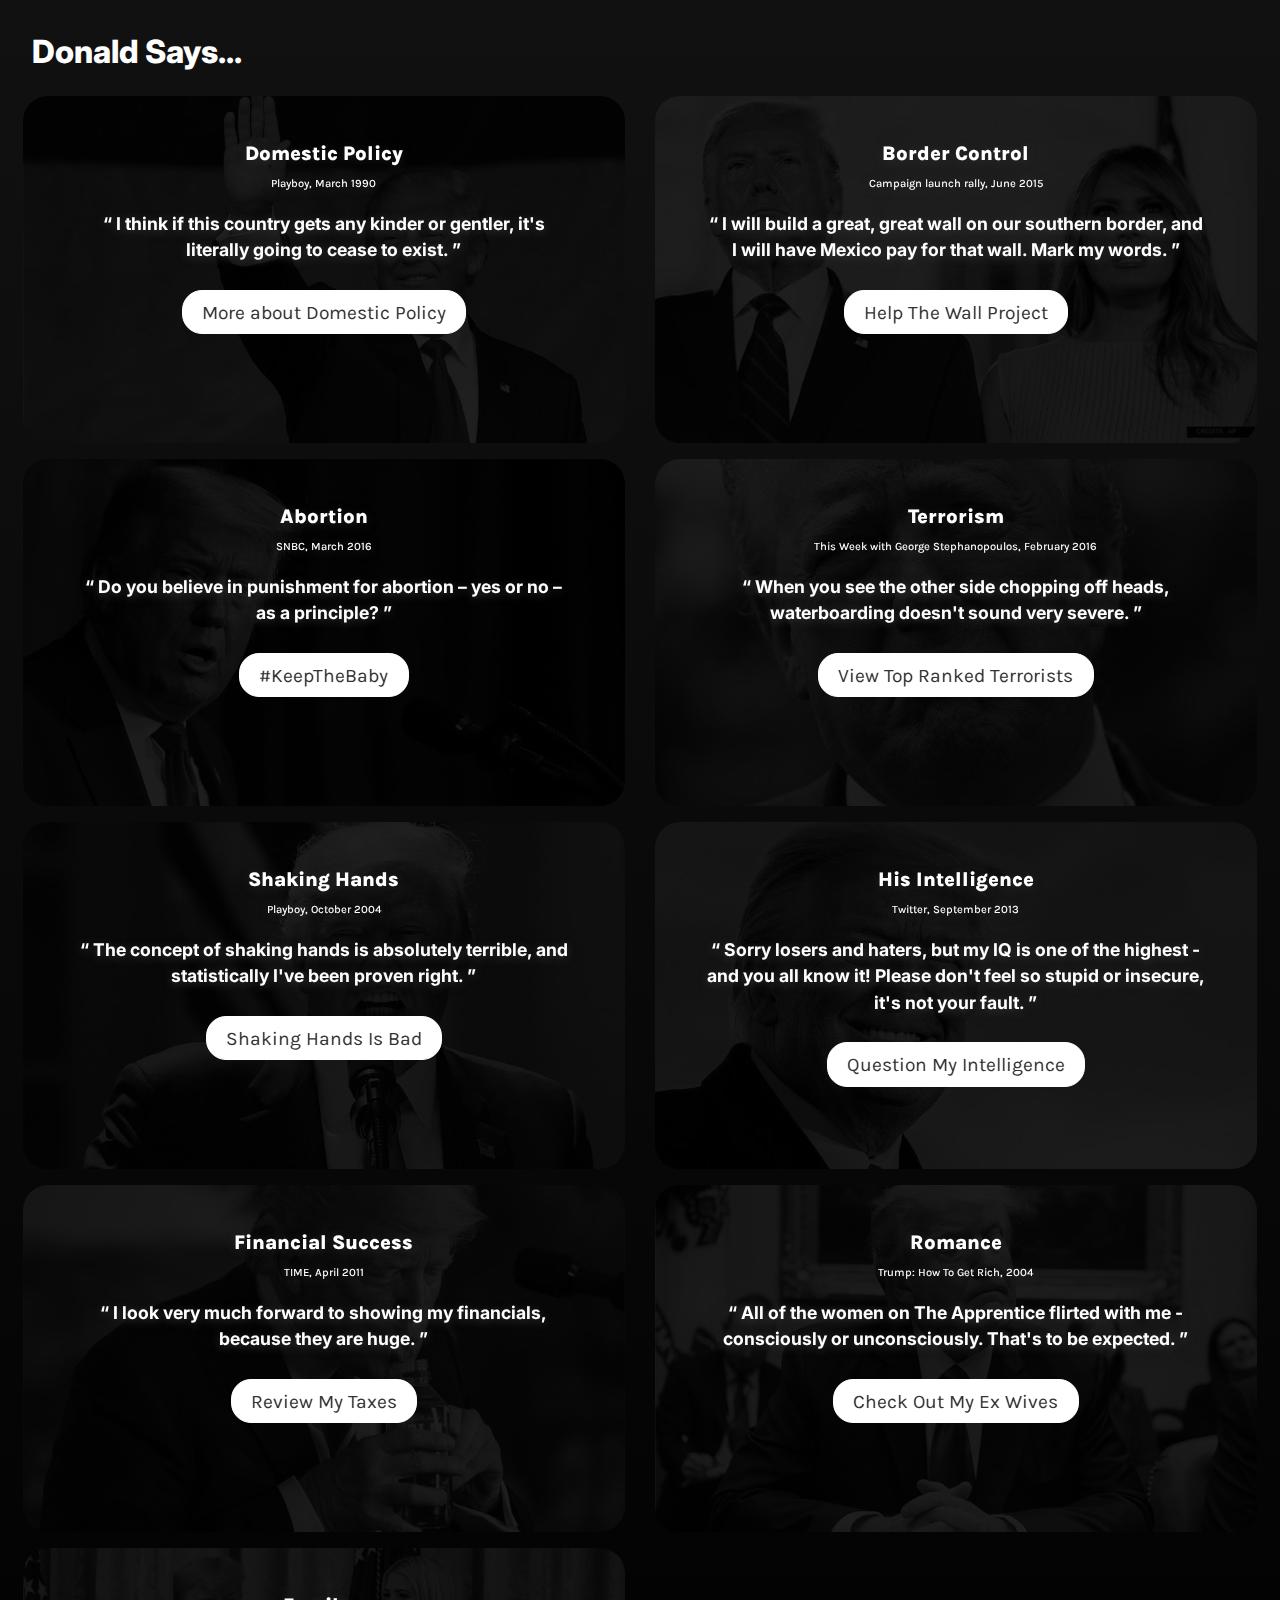
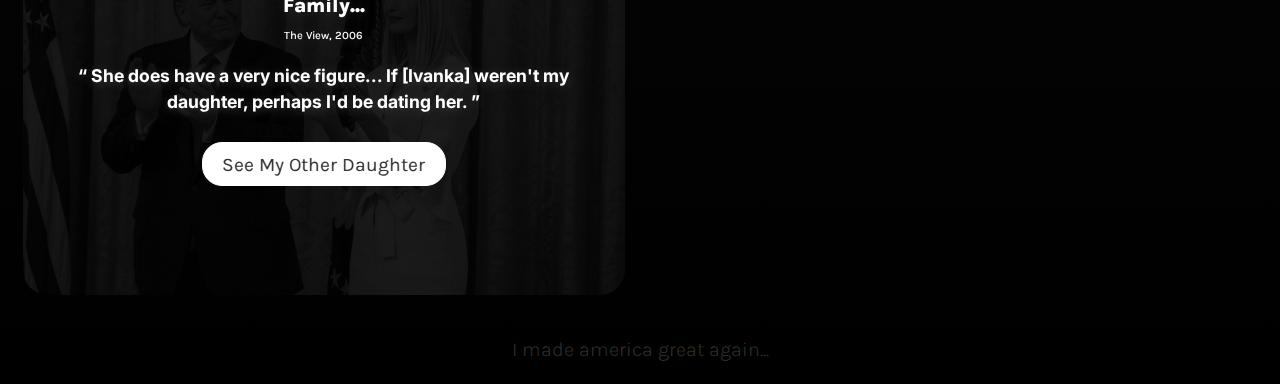
==== commit 5d6456fe: "update html/css" ====
--- a/donald-says.html
+++ b/donald-says.html
@@ -8,14 +8,14 @@
   <meta name="viewport" content="width=device-width, initial-scale=1">
   <!--<link rel="stylesheet" href="src/styles.css" />-->
   <!--<link rel="stylesheet" href="src/screens.css" />-->
-  <link rel="stylesheet" type="text/css" href="./src/styles.css" />
-  <link rel="stylesheet" type="text/css" href="./src/screens.css" />
+  <link rel="stylesheet" type="text/css" href="./src/quote-pages-styles.css" />
+  <link rel="stylesheet" type="text/css" href="./src/quote-pages-screens.css" />
   <link rel="preconnect" href="https://fonts.googleapis.com" />
   <link rel="preconnect" href="https://fonts.gstatic.com" crossorigin />
   <link
     href="https://fonts.googleapis.com/css2?family=Inter:wght@100;200;300;400;500;600;700;800;900&family=Karla:wght@300;400;500;600;700;800&family=Lato:ital,wght@0,300;0,400;0,700;0,900;1,300;1,400&display=swap"
     rel="stylesheet" />
-    <link rel="icon" href="./images/site-wide/donald-favico.png" type="image/png">
+  <link rel="icon" href="./images/site-wide/donald-favico.png" type="image/png">
 </head>
 
 <body>
@@ -810,7 +810,7 @@
 
   <div class="footer">
     <p>
-      cry baby.. cry...</p>
+      I made america great again...</p>
   </div>
   </div>
 
--- a/src/styles.css
+++ b/src/styles.css
@@ -22,6 +22,49 @@
 .quote-seven, .quote-eight, .quote-nine{
   display: block;
 }
+
+
+
+
+
+.search-container {
+  float: right;
+}
+
+.search-container input[type=text] {
+  padding: 6px;
+  margin-top: 8px;
+  font-size: 17px;
+  border: none;
+}
+
+.search-container button {
+  float: right;
+  padding: 6px 10px;
+  margin-top: 8px;
+  margin-right: 16px;
+  background: #ddd;
+  font-size: 17px;
+  border: none;
+  cursor: pointer;
+}
+
+.search-container button:hover {
+  background: #ccc;
+}
+
+
+
+
+
+
+
+
+
+
+
+
+
 
 
 
@@ -118,7 +161,7 @@
 }
 
 .quote-one {
-  background-image: url("https://ryancangela.com/wp-content/uploads/2021/12/donald_three-drk.jpg");
+  background-image: url("../images/drk/donald_three-drk.jpg");
   background-position: center;
   background-size: cover;
   filter: grayscale(1);
@@ -126,7 +169,7 @@
   background-blend-mode: multiply;
 }
 .quote-two {
-  background-image: url("https://ryancangela.com/wp-content/uploads/2021/12/donald_two-drk.jpg");
+  background-image: url("../images/drk/donald_two-drk.jpg");
   background-position: center;
   background-size: cover;
   filter: grayscale(1);
@@ -134,7 +177,7 @@
   background-blend-mode: multiply;
 }
 .quote-three {
-  background-image: url("https://ryancangela.com/wp-content/uploads/2021/12/donald_one-drk.jpg");
+  background-image: url("../images/drk/donald_one-drk.jpg");
   background-position: center;
   background-size: cover;
   filter: grayscale(1);
--- a/src/quote-pages-styles.css
+++ b/src/quote-pages-styles.css
@@ -0,0 +1,500 @@
+/* main body */
+html {
+  scroll-behavior: smooth;
+}
+body {
+  margin: 0;
+  padding: 0;
+  background-image: linear-gradient(rgb(17, 17, 17), #000);
+  transition: all ease-in-out 0.85s;
+}
+.section-hero {
+  min-height: 110vh;
+}
+
+/*  fonts
+font-family: 'Inter', sans-serif;
+font-family: 'Karla', sans-serif;
+font-family: 'Lato', sans-serif;
+*/
+
+/*hide these - temp*/
+.quote-seven, .quote-eight, .quote-nine{
+  display: block;
+}
+
+
+
+h1 {
+  font-size: 3rem;
+  padding: 0 2.5vw;
+  margin-top: 1em;
+  line-height: 1.25em;
+  margin-bottom: -1em;
+  font-family: "Inter", sans-serif;
+  font-weight: 800;
+  color: #fff;
+}
+
+/* flex grid styles */
+
+.col {
+  flex: 1;
+  min-height: calc(100vh - 68vh);
+  width: 92.5%;
+  filter: drop-shadow(0 0.75em 1.5em #33333380);
+  justify-self: center;
+  align-self: center;
+  border-radius: 25px;
+  overflow: hidden;
+  background-color: #333;
+  padding: 1em;
+}
+
+.col button {
+  background-color: #fff;
+  border-radius: 20px;
+  padding: 0.75em 1.25em;
+  font-family: "Karla", sans-serif;
+  color: #333;
+  font-size: 1rem;
+  text-decoration: none;
+  border: 1px solid #fff;
+}
+
+.col button:hover {
+  transform: scale(1.05);
+  transition: all 0.15s;
+}
+
+h2.sayings {
+  font-size: 1.45rem;
+  line-height: 1.5em;
+  padding: 0 2em 0 2em;
+  display: block;
+  font-family: "Inter", sans-serif;
+  color: #fff;
+  margin: 1em 0 1.5em 0;
+  filter: drop-shadow(0 2px 4px #333333);
+}
+
+h2.sayings:before {
+  content: "\201C";
+}
+
+h2.sayings:after {
+  content: "\201D";
+}
+
+h2.modal-sayings {
+  font-size: 2.45rem;
+  line-height: 1.5em;
+  /*padding: 0 2em 0 2em;*/
+  text-align: left;
+  display: block;
+  font-family: "Inter", sans-serif;
+  color: #fff;
+  margin: 0;
+  filter: drop-shadow(0 2px 4px #333333);
+}
+
+h2.modal-sayings:before {
+  content: "\201C";
+}
+
+h2.modal-sayings:after {
+  content: "\201D";
+}
+
+.hover {
+  filter: drop-shadow(0 0.75em 1.5em #333333);
+}
+
+.photo img {
+  max-height: 25vh;
+  overflow: hidden;
+  border-radius: 20px;
+  object-fit: cover;
+}
+
+.quote-one {
+  background-image: url("../images/drk/donald_three-drk.jpg");
+  background-position: center;
+  background-size: cover;
+  filter: grayscale(1);
+  transition: all ease-in-out 1s;
+  background-blend-mode: multiply;
+}
+.quote-two {
+  background-image: url("../images/drk/donald_two-drk.jpg");
+  background-position: center;
+  background-size: cover;
+  filter: grayscale(1);
+  transition: all ease-in-out 1s;
+  background-blend-mode: multiply;
+}
+.quote-three {
+  background-image: url("../images/drk/donald_one-drk.jpg");
+  background-position: center;
+  background-size: cover;
+  filter: grayscale(1);
+  transition: all ease-in-out 1s;
+  background-blend-mode: multiply;
+}
+.quote-four {
+  background-image: url("../images/drk/donald_four-drk.jpg");
+  background-position: center;
+  background-size: cover;
+  filter: grayscale(1);
+  transition: all ease-in-out 1s;
+  background-blend-mode: multiply;
+}
+.quote-five {
+  background-image: url("../images/drk/donald-six-drk.jpg");
+  background-position: center;
+  background-size: cover;
+  filter: grayscale(1);
+  transition: all ease-in-out 1s;
+  background-blend-mode: multiply;
+}
+.quote-six {
+  background-image: url("../images/drk/donald-five-drk.jpg");
+  background-position: center;
+  background-size: cover;
+  filter: grayscale(1);
+  transition: all ease-in-out 1s;
+  background-blend-mode: multiply;
+}
+.quote-seven {
+  background-image: url("../images/drk/donald-eight-drk.jpg");
+  background-position: center;
+  background-size: cover;
+  filter: grayscale(1);
+  transition: all ease-in-out 1s;
+  background-blend-mode: multiply;
+}
+.quote-eight {
+  background-image: url("../images/drk/donald-nine-drk.jpg");
+  background-position: center;
+  background-size: cover;
+  filter: grayscale(1);
+  transition: all ease-in-out 1s;
+  background-blend-mode: multiply;
+}
+.quote-nine {
+  background-image: url("../images/drk/donald-seven-drk.jpg");
+  background-position: center;
+  background-size: cover;
+  filter: grayscale(1);
+  transition: all ease-in-out 1s;
+  background-blend-mode: multiply;
+}
+
+.quote-info-wrapper {
+  display: grid;
+  justify-content: center;
+  grid-template-columns: repeat(1, 1fr);
+  text-align: center;
+  margin-left: auto;
+  margin-right: auto;
+  position: relative;
+  bottom: 0;
+}
+
+.quote-one:hover {
+  filter: grayscale(0);
+  background-blend-mode: normal;
+  transition: all ease-in-out 1.5s;
+  filter: drop-shadow(0 2px 8px #33333360);
+}
+.quote-two:hover {
+  filter: grayscale(0);
+  background-blend-mode: normal;
+  transition: all ease-in-out 1.5s;
+  filter: drop-shadow(0 2px 8px #33333360);
+}
+.quote-three:hover {
+  filter: grayscale(0);
+  background-blend-mode: normal;
+  transition: all ease-in-out 1.5s;
+  filter: drop-shadow(0 2px 8px #33333360);
+}
+.quote-four:hover {
+  filter: grayscale(0);
+  background-blend-mode: normal;
+  transition: all ease-in-out 1.5s;
+  filter: drop-shadow(0 2px 8px #33333360);
+}
+.quote-five:hover {
+  filter: grayscale(0);
+  background-blend-mode: normal;
+  transition: all ease-in-out 1.5s;
+  filter: drop-shadow(0 2px 8px #33333360);
+}
+.quote-six:hover {
+  filter: grayscale(0);
+  background-blend-mode: normal;
+  transition: all ease-in-out 1.5s;
+  filter: drop-shadow(0 2px 8px #33333360);
+}
+.quote-seven:hover {
+  filter: grayscale(0);
+  background-blend-mode: normal;
+  transition: all ease-in-out 1.5s;
+  filter: drop-shadow(0 2px 8px #33333360);
+}
+.quote-eight:hover {
+  filter: grayscale(0);
+  background-blend-mode: normal;
+  transition: all ease-in-out 1.5s;
+  filter: drop-shadow(0 2px 8px #33333360);
+}
+.quote-nine:hover {
+  filter: grayscale(0);
+  background-blend-mode: normal;
+  transition: all ease-in-out 1.5s;
+  filter: drop-shadow(0 2px 8px #33333360);
+}
+
+p.date,
+p.topic {
+  width: 100%;
+  text-align: center;
+  line-height: 1.5em;
+  margin: 0;
+  font-family: "Karla", sans-serif;
+  color: #fff;
+  filter: drop-shadow(0 2px 4px #33333380);
+}
+.topic {
+  order: 0;
+  font-size: 1.5em;
+  font-weight: 800;
+  padding-top: 2em;
+}
+.date {
+  order: 1;
+  font-size: 0.9rem;
+  font-weight: 500;
+}
+
+p.modal-date,
+p.modal-topic {
+  width: 100%;
+  text-align: left;
+  line-height: .75em;
+  font-family: "Karla", sans-serif;
+  color: #fff;
+  font-size: 1.5rem;
+  filter: drop-shadow(0 2px 4px #33333380);
+}
+.modal-topic {
+  font-weight: 400;
+  /*margin: 2vh 0 0 2rem;*/
+}
+.modal-date {
+  font-weight: 400;
+  /*margin: .75vh 0 0 2rem;*/
+}
+
+.story-content {
+  overflow-y: scroll;
+  overflow-x: hidden;
+  max-height: 95%;
+  width: 87.5%;
+  padding: 0 2em;
+  margin: 0.75vh 0 0 2rem;
+}
+.story-content p {
+  color: #fff;
+  text-align: left;
+  font-family: "Karla", sans-serif;
+}
+
+.article{
+  margin: 3em 0 0 0;
+  line-height: 1.7em;
+}
+
+.footer p {
+  margin: 3vh 0 2.5vh 0;
+  font-size: 1.25rem;
+  font-family: "Karla", sans-serif;
+  font-weight: 300;
+  color: #ffffff30;
+  text-align: center;
+  margin-left: auto;
+  margin-right: auto;
+}
+
+/* The Modal (background) */
+.modal {
+  display: none; /* Hidden by default */
+  position: fixed; /* Stay in place */
+  z-index: 1; /* Sit on top */
+  left: 0;
+  top: 0;
+  width: 100%; /* Full width */
+  height: 100%; /* Full height */
+  overflow: auto; /* Enable scroll if needed */
+  background-color: rgb(0, 0, 0); /* Fallback color */
+  background-color: rgba(0, 0, 0, 0.4); /* Black w/ opacity */
+}
+
+/* Modal Content/Box */
+.modal-content {
+  min-height: 50vh;
+  background-image: linear-gradient(rgb(17, 17, 17), #000);
+  margin: 15vh auto;
+  filter: drop-shadow(0 5px 10px #33333350);
+  width: 85%;
+  height: min-content;
+  border-radius: 25px;
+}
+
+/* The close-one Button */
+.close-one{
+  color: #fff;
+  float: left;
+  font-size: 40px;
+  font-weight: bold;
+  position: absolute;
+  top: 10px;
+  z-index: 9999;
+  left: 20px;
+}
+
+.close-one:hover,
+.close-one:focus {
+  color: #ffffff60;
+  text-decoration: none;
+  cursor: pointer;
+}
+
+.modal-grid {
+  display: grid;
+  justify-content: center;
+  flex-wrap: wrap;
+  flex-basis: auto;
+  grid-template-columns: repeat(2, 1fr);
+  text-align: center;
+  margin-left: auto;
+  margin-right: auto;
+}
+
+.modal-col {
+  flex: 1;
+  height: 60vh;
+  width: 100%;
+  filter: drop-shadow(0 0.75em 1.5em #33333380);
+  justify-self: center;
+  align-self: center;
+}
+.story-one, .story-two, .story-three, .story-four, .story-five, .story-six, .story-seven, .story-eight, .story-nine{
+  filter: grayscale(0);
+  background-blend-mode: normal;
+  transition: all ease-in-out 1.5s;
+  background-repeat: no-repeat;
+  background-size: cover;
+  border-radius: 25px 0 0 25px;
+  background-position: center;
+}
+
+.story-one {
+  background-image: url("../images/donald_three.jpg");
+}
+.story-two {
+  background-image: url("../images/donald_two.jpg");
+}
+.story-three {
+  background-image: url("../images/donald_one.jpg");
+}
+.story-four {
+  background-image: url("../images/donald_four.jpg");
+}
+.story-five {
+  background-image: url("../images/donald-six.jpg");
+}
+.story-six {
+  background-image: url("../images/donald-five.jpg");
+}
+.story-seven {
+  background-image: url("../images/donald-eight.jpg");
+}
+.story-eight {
+  background-image: url("../images/donald-nine.jpg");
+}
+.story-nine{
+  background-image: url("../images/donald-seven.jpg");
+}
+
+.source{
+  color: #000;
+  float: left;
+  font-family: 'Lato', sans-serif;
+  font-size: 1rem;
+  text-decoration: none;
+  background-color: #f4f4f4;
+  padding: 10px 50px 0 50px;
+  max-height: 55px;
+  font-weight: 600;
+  border-radius: 20px;
+  margin: 1em 1em;
+}
+
+[id^="modal"] {
+  display: none; /* Hidden by default */
+  position: fixed; /* Stay in place */
+  z-index: 1; /* Sit on top */
+  left: 0;
+  top: 0;
+  width: 100%; /* Full width */
+  height: 100%; /* Full height */
+  overflow: auto; /* Enable scroll if needed */
+  background-color: rgb(0, 0, 0); /* Fallback color */
+  background-color: rgba(0, 0, 0, 0.4); /* Black w/ opacity */
+  animation:fadein .75s;
+}
+input[type="checkbox"] {
+  position: absolute;
+  clip: rect(0 0 0 0);
+}
+#modal1:target {
+  display: block;
+}
+#modal2:target {
+  display: block;
+}
+#modal3:target {
+  display: block;
+}
+#modal4:target {
+  display: block;
+}
+#modal5:target {
+  display: block;
+}
+#modal6:target {
+  display: block;
+}
+#modal7:target {
+  display: block;
+}
+#modal8:target {
+  display: block;
+}
+#modal9:target {
+  display: block;
+}
+/*[id^="modal"] a {
+  float: right;
+}*/
+
+@keyframes fadein {
+	from {
+		opacity:0;
+	}
+	to {
+		opacity:1;
+	}
+}--- a/src/quote-pages-screens.css
+++ b/src/quote-pages-screens.css
@@ -0,0 +1,490 @@
+/* site scrollbar */
+body::-webkit-scrollbar {
+  width: 10px;
+  background-color: #000;
+}
+
+body::-webkit-scrollbar-track {
+  background-color: transparent;
+}
+
+body::-webkit-scrollbar-thumb {
+  background-color: #33333380;
+  border-radius: 10px;
+  border: 2px solid transparent;
+  background-clip: content-box;
+}
+
+body::-webkit-scrollbar-thumb:hover {
+  background-color: #333333;
+}
+
+/* modal scrollbar */
+.story-content::-webkit-scrollbar {
+  width: 10px;
+  background-color: #000;
+}
+
+.story-content::-webkit-scrollbar-track {
+  background-color: transparent;
+}
+
+.story-content::-webkit-scrollbar-thumb {
+  background-color: #33333380;
+  border-radius: 10px;
+  border: 2px solid transparent;
+  background-clip: content-box;
+}
+
+.story-content::-webkit-scrollbar-thumb:hover {
+  background-color: #333333;
+}
+
+
+/* media */
+@media only screen and (min-width: 1401px) {
+  
+    .flex-grid {
+      display: grid;
+      justify-content: center;
+      flex-wrap: wrap;
+      flex-basis: auto;
+      grid-template-columns: repeat(3, 1fr);
+      text-align: center;
+      margin-left: auto;
+      margin-right: auto;
+      column-gap: 1em;
+      row-gap: 3em;
+      margin-top: 6vh;
+      padding: 1em;
+      transition: all ease-in-out .85s;
+    
+    }
+  }
+  
+  @media only screen and (min-width: 601px) and (max-width: 1400px) {
+    .flex-grid {
+      display: grid;
+      justify-content: center;
+      flex-wrap: wrap;
+      flex-basis: auto;
+      grid-template-columns: repeat(2, 1fr);
+      text-align: center;
+      margin-left: auto;
+      margin-right: auto;
+      column-gap: 1em;
+      row-gap: 1em;
+      margin-top: 4vh;
+      padding: 1em;
+      transition: all ease-in-out .85s;
+      
+    }
+    .date, .topic {
+      padding-top: 3vh;
+    }
+    h2.sayings {
+      font-size: 1.1rem!important;
+    }
+    p.topic{
+      font-size: 1.25rem!important;
+    }
+    p.date{
+      font-size: .7rem!important;
+      margin-top: -1.75em;
+    }
+    h1 {
+      font-size: 2rem;
+      padding-left: 1em;
+      margin-top: 1em;
+      line-height: 1.25em;
+      margin-bottom: -.75em;
+      font-family: "Inter", sans-serif;
+      font-weight: 800;
+      color: #fff;
+      height: 4vh;
+    }
+    .col{
+      min-height: calc(100vh - 65vh);
+    }
+
+    .col button {
+      background-color: #fff;
+      border-radius: 20px;
+      padding: 0.5em 1em;
+      font-family: "Karla", sans-serif;
+      color: #333;
+      font-size:calc(16px + .25vw);
+      text-decoration: none;
+      border: 1px solid #fff;
+    }
+    
+  /* The Modal (background) */
+.modal {
+  display: none; /* Hidden by default */
+  position: fixed; /* Stay in place */
+  z-index: 1; /* Sit on top */
+  left: 0;
+  top: 0;
+  width: 100%; /* Full width */
+  height: 100%; /* Full height */
+  overflow: auto; /* Enable scroll if needed */
+  background-color: rgb(0,0,0); /* Fallback color */
+  background-color: rgba(0,0,0,0.4); /* Black w/ opacity */
+}
+
+/* Modal Content/Box */
+.modal-content {
+  min-height: min-content;
+  background-image: linear-gradient(rgb(17, 17, 17), #000);
+  margin: 0 auto;
+  filter: drop-shadow(0 5px 10px #33333350);
+  width: 100%;
+  height: 100vh;
+  border-radius: 0px;
+}
+
+/* The close-one Button */
+.close-one {
+  color: #f4f4f490;
+  float: left;
+  font-size: 3rem;
+  font-weight: bold;
+  position: absolute;
+  top: 1rem;
+  z-index: 9999;
+  left: 2rem;
+}
+
+.close-one:hover, .close-one:focus {
+  color: #ffffff60;
+  text-decoration: none;
+  cursor: pointer;
+}
+
+
+.modal-grid {
+  display: grid;
+  justify-content: center;
+  flex-wrap: wrap;
+  flex-basis: auto;
+  grid-template-columns: repeat(1, 1fr);
+  text-align: center;
+  margin-left: auto;
+  margin-right: auto;
+
+}
+
+.modal-col {
+  flex: 1;
+  height: 30vh;
+  min-height: 25vh;
+  width: 100%;
+  justify-self: center;
+  align-self: center;
+}
+
+h2.modal-sayings {
+  font-size: 1.2rem;
+  line-height: 1.5em;
+  /*padding: 0 2em 0 2em;*/
+  text-align: left;
+  display: block;
+  font-family: "Inter", sans-serif;
+  color: #fff;
+  margin-top: 1.5em;
+}
+
+p.modal-date,
+p.modal-topic {
+  width: 100%;
+  text-align: left;
+  line-height: 1.25em;
+  font-family: "Karla", sans-serif;
+  color: #fff;
+  font-size: 1rem;
+}
+.modal-topic {
+  font-size: 1rem;
+  font-weight: 400;
+  margin-top: 2em;
+  /*margin: 2vh 0 0 2rem;*/
+}
+.modal-date {
+  font-size: 2rem;
+  font-weight: 400;
+  margin-bottom: 2em;
+  /*margin: .75vh 0 0 2rem;*/
+}
+
+.story-content{
+  overflow-y: scroll;
+  overflow-x: hidden;
+  max-height: 95%;
+  width: 87%;
+  padding: 0 20px;
+  margin: .75vh 0 0 10px;
+  min-height: 65vh;
+  /*background-image: linear-gradient(rgb(17, 17, 17), #000);*/
+}
+.story-content p{
+  padding: .15em 0;
+}
+.story-one, .story-two, .story-three, .story-four, .story-five, .story-six, .story-seven, .story-eight, .story-nine{
+  border-radius: 0;
+}
+
+.article p{
+  font-size: 16px;
+  padding: .15em 0;
+  line-height: 1.5em;
+}
+.source{
+  color: #000;
+  float: left;
+  font-size: calc(10px + 1vw);
+  padding: 10px 40px;
+  max-height: 25px;
+  font-weight: 600;
+  border-radius: 20px;
+}
+
+/* modal scrollbar */
+.story-content::-webkit-scrollbar {
+  width: 7.5px;
+  background-color: #000;
+}
+
+.story-content::-webkit-scrollbar-track {
+  background-color: transparent;
+}
+
+.story-content::-webkit-scrollbar-thumb {
+  background-color: #333333;
+  border-radius: 10px;
+  border: 1px solid transparent;
+  background-clip: content-box;
+}
+
+.story-content::-webkit-scrollbar-thumb:hover {
+  background-color: #333333;
+}
+
+
+
+
+
+
+  }
+
+
+
+  @media only screen and (max-width: 600px) {
+    .flex-grid {
+      display: grid;
+      justify-content: center;
+      flex-wrap: wrap;
+      flex-basis: auto;
+      grid-template-columns: repeat(1, 1fr);
+      text-align: center;
+      margin-left: auto;
+      margin-right: auto;
+      column-gap: 1em;
+      row-gap: 1em;
+      margin-top: 4vh;
+      padding: 1em;
+      transition: all ease-in-out .85s;
+      
+    }
+    .date, .topic {
+      padding-top: 3vh;
+    }
+    h2.sayings {
+      font-size: 1.1rem!important;
+    }
+    p.topic{
+      font-size: 1.25rem!important;
+    }
+    p.date{
+      font-size: .7rem!important;
+      margin-top: -1.75em;
+    }
+    h1 {
+      font-size: 2rem;
+      padding-left: 1em;
+      margin-top: 1em;
+      line-height: 1.25em;
+      margin-bottom: -.75em;
+      font-family: "Inter", sans-serif;
+      font-weight: 800;
+      color: #fff;
+      height: 4vh;
+    }
+    .col{
+      min-height: calc(100vh - 65vh);
+    }
+
+    .col button {
+      background-color: #fff;
+      border-radius: 20px;
+      padding: 0.5em 1em;
+      font-family: "Karla", sans-serif;
+      color: #333;
+      font-size:calc(16px + .25vw);
+      text-decoration: none;
+      border: 1px solid #fff;
+    }
+    
+  /* The Modal (background) */
+.modal {
+  display: none; /* Hidden by default */
+  position: fixed; /* Stay in place */
+  z-index: 1; /* Sit on top */
+  left: 0;
+  top: 0;
+  width: 100%; /* Full width */
+  height: 100%; /* Full height */
+  overflow: auto; /* Enable scroll if needed */
+  background-color: rgb(0,0,0); /* Fallback color */
+  background-color: rgba(0,0,0,0.4); /* Black w/ opacity */
+}
+
+/* Modal Content/Box */
+.modal-content {
+  min-height: min-content;
+  background-image: linear-gradient(rgb(17, 17, 17), #000);
+  margin: 0 auto;
+  filter: drop-shadow(0 5px 10px #33333350);
+  width: 100%;
+  height: 100vh;
+  border-radius: 10px;
+}
+
+/* The close-one Button */
+.close-one {
+  color: #f4f4f490;
+  float: left;
+  font-size: 3rem;
+  font-weight: bold;
+  position: absolute;
+  top: 1rem;
+  z-index: 9999;
+  left: 2rem;
+}
+
+.close-one:hover, .close-one:focus {
+  color: #ffffff60;
+  text-decoration: none;
+  cursor: pointer;
+}
+
+
+.modal-grid {
+  display: grid;
+  justify-content: center;
+  flex-wrap: wrap;
+  flex-basis: auto;
+  grid-template-columns: repeat(1, 1fr);
+  text-align: center;
+  margin-left: auto;
+  margin-right: auto;
+
+}
+
+.modal-col {
+  flex: 1;
+  height: 30vh;
+  min-height: 25vh;
+  width: 100%;
+  justify-self: center;
+  align-self: center;
+}
+
+h2.modal-sayings {
+  font-size: 1.2rem;
+  line-height: 1.5em;
+  /*padding: 0 2em 0 2em;*/
+  text-align: left;
+  display: block;
+  font-family: "Inter", sans-serif;
+  color: #fff;
+  margin-top: 1.5em;
+}
+
+p.modal-date,
+p.modal-topic {
+  width: 100%;
+  text-align: left;
+  line-height: 1.25em;
+  font-family: "Karla", sans-serif;
+  color: #fff;
+  font-size: 1rem;
+}
+.modal-topic {
+  font-size: 1rem;
+  font-weight: 400;
+  margin-top: 2em;
+  /*margin: 2vh 0 0 2rem;*/
+}
+.modal-date {
+  font-size: 2rem;
+  font-weight: 400;
+  margin-bottom: 2em;
+  /*margin: .75vh 0 0 2rem;*/
+}
+
+.story-content{
+  overflow-y: scroll;
+  overflow-x: hidden;
+  max-height: 95%;
+  width: 87%;
+  padding: 0 20px;
+  margin: .75vh 0 0 10px;
+  min-height: 65vh;
+  /*background-image: linear-gradient(rgb(17, 17, 17), #000);*/
+}
+.story-content p{
+  padding: .15em 0;
+}
+
+.story-one, .story-two, .story-three, .story-four, .story-five, .story-six, .story-seven, .story-eight, .story-nine{
+  border-radius: 0;
+}
+
+.article p{
+  font-size: 16px;
+  padding: .15em 0;
+  line-height: 1.5em;
+}
+.source{
+  color: #000;
+  float: left;
+  font-size: calc(12px + 1vw);
+  padding: 10px 40px;
+  max-height: 23px;
+  font-weight: 600;
+  border-radius: 20px;
+}
+
+/* modal scrollbar */
+.story-content::-webkit-scrollbar {
+  width: 7.5px;
+  background-color: #000;
+}
+
+.story-content::-webkit-scrollbar-track {
+  background-color: transparent;
+}
+
+.story-content::-webkit-scrollbar-thumb {
+  background-color: #333333;
+  border-radius: 10px;
+  border: 1px solid transparent;
+  background-clip: content-box;
+}
+
+.story-content::-webkit-scrollbar-thumb:hover {
+  background-color: #333333;
+}
+
+
+}